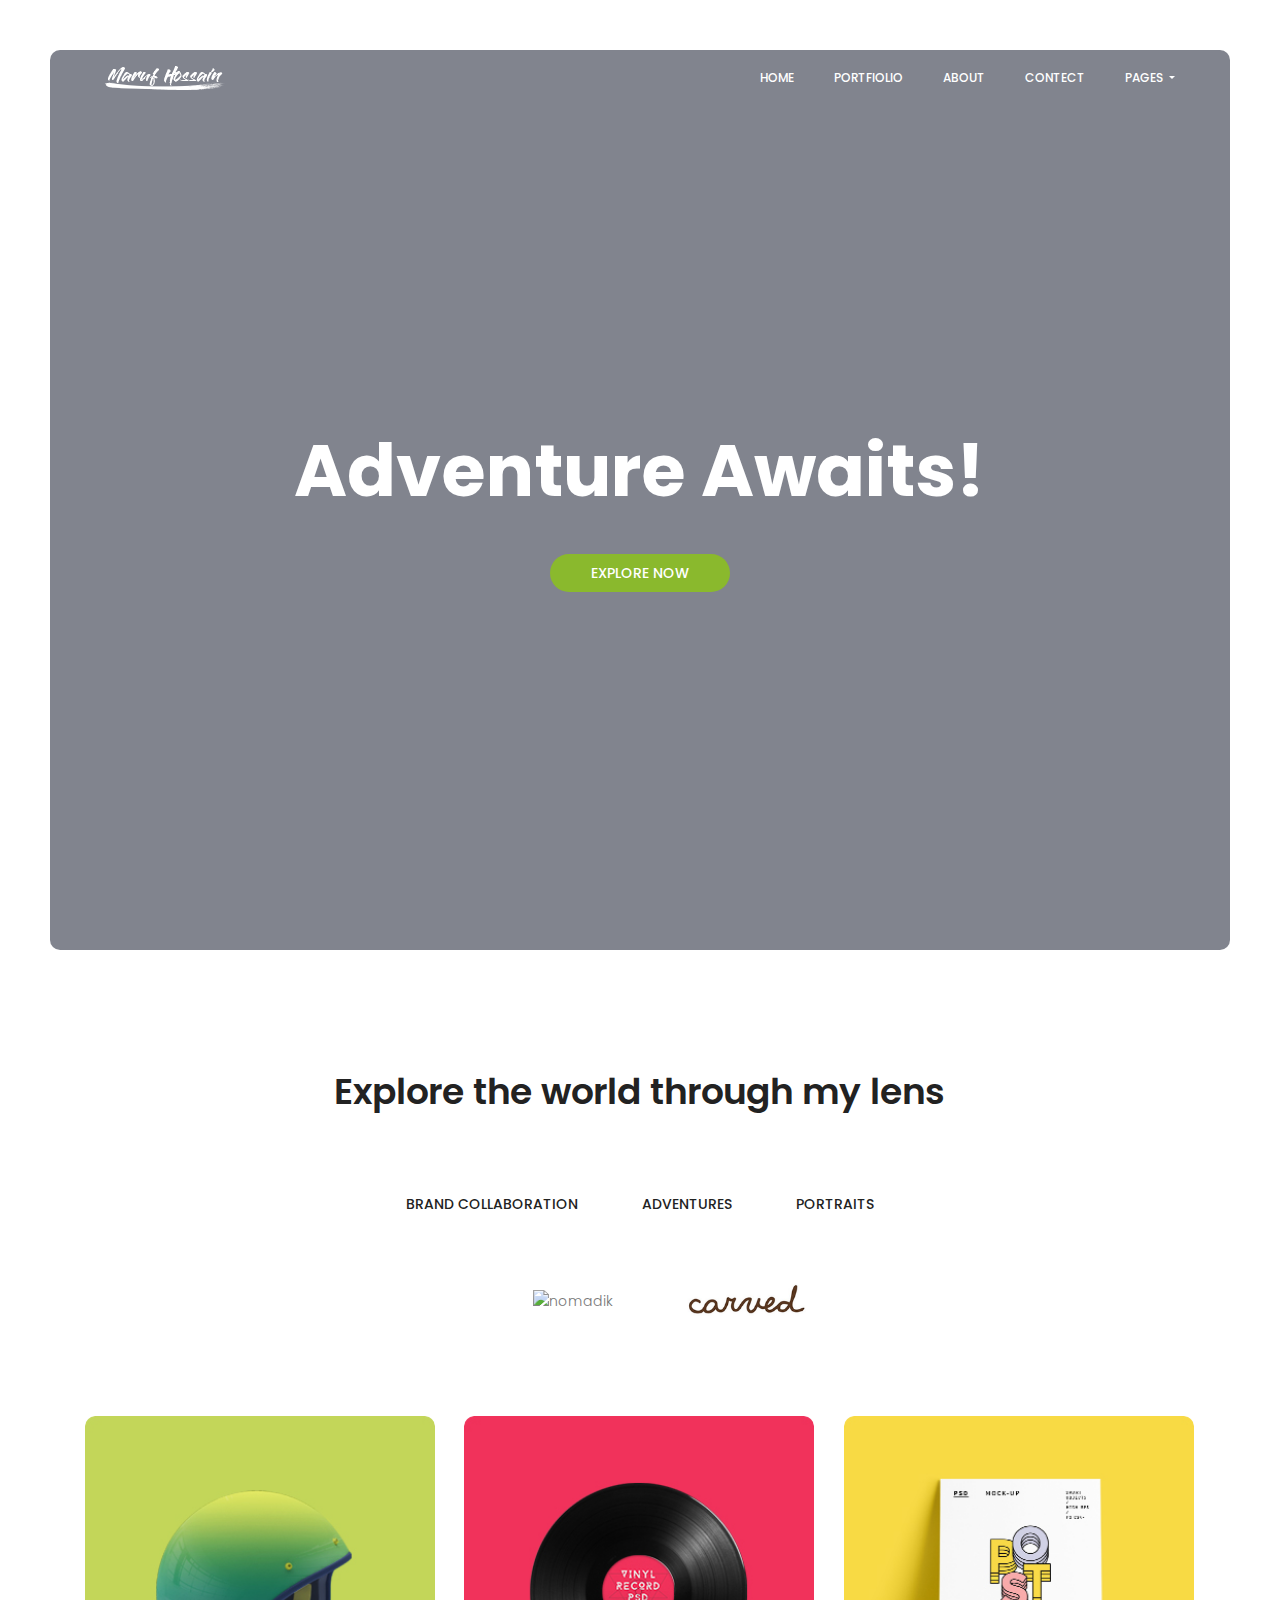
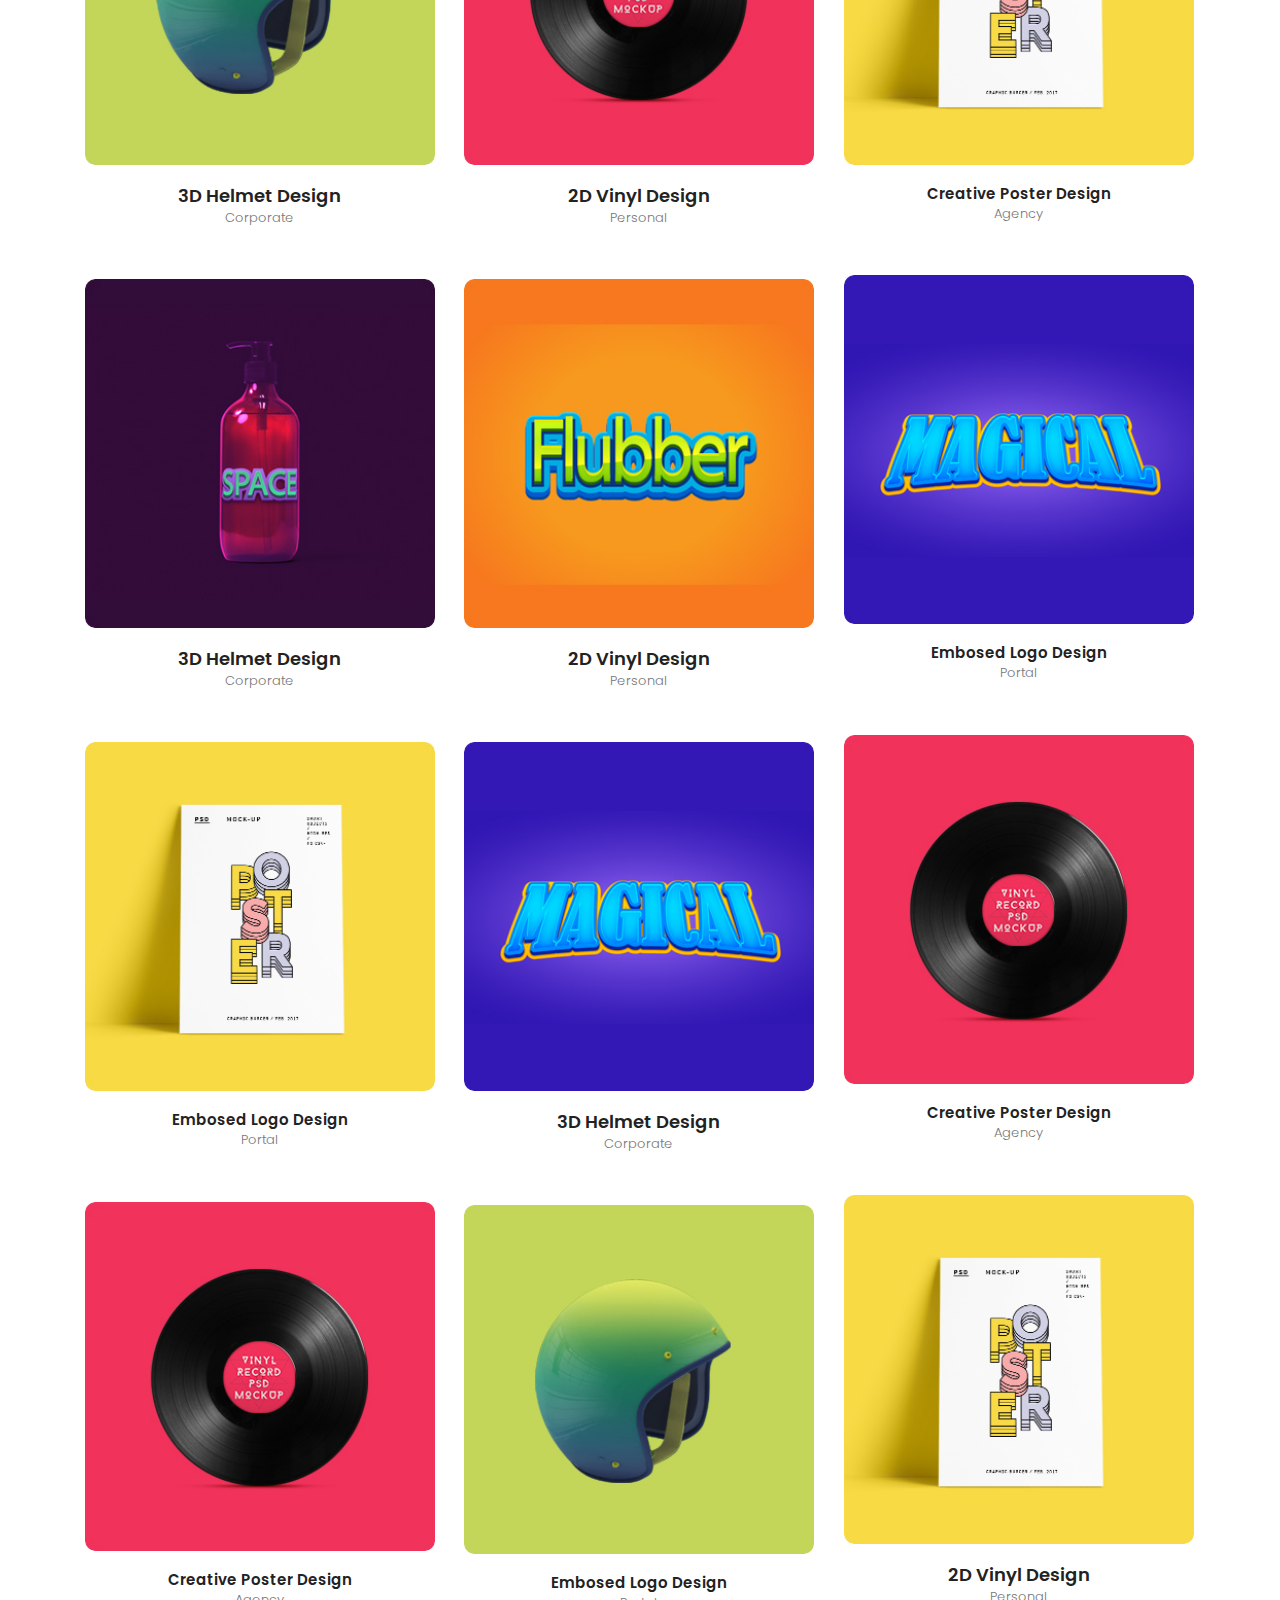
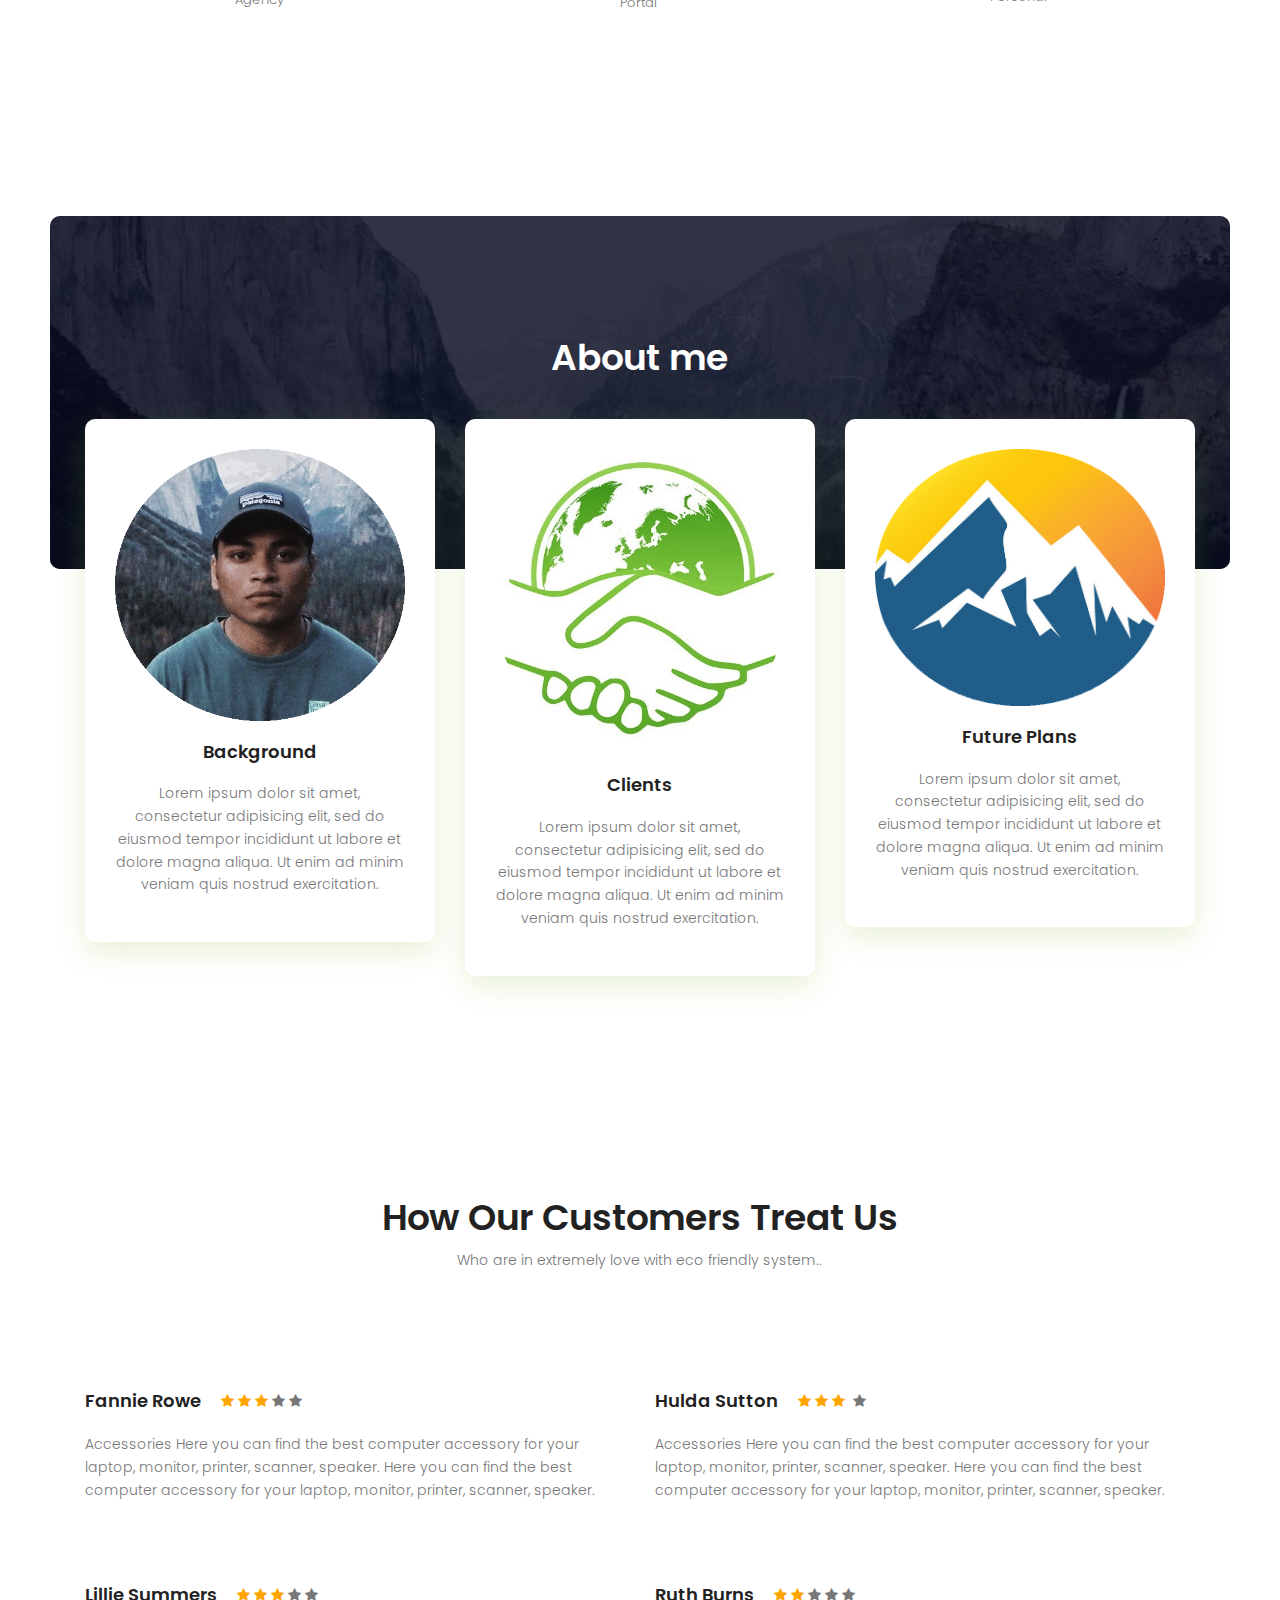
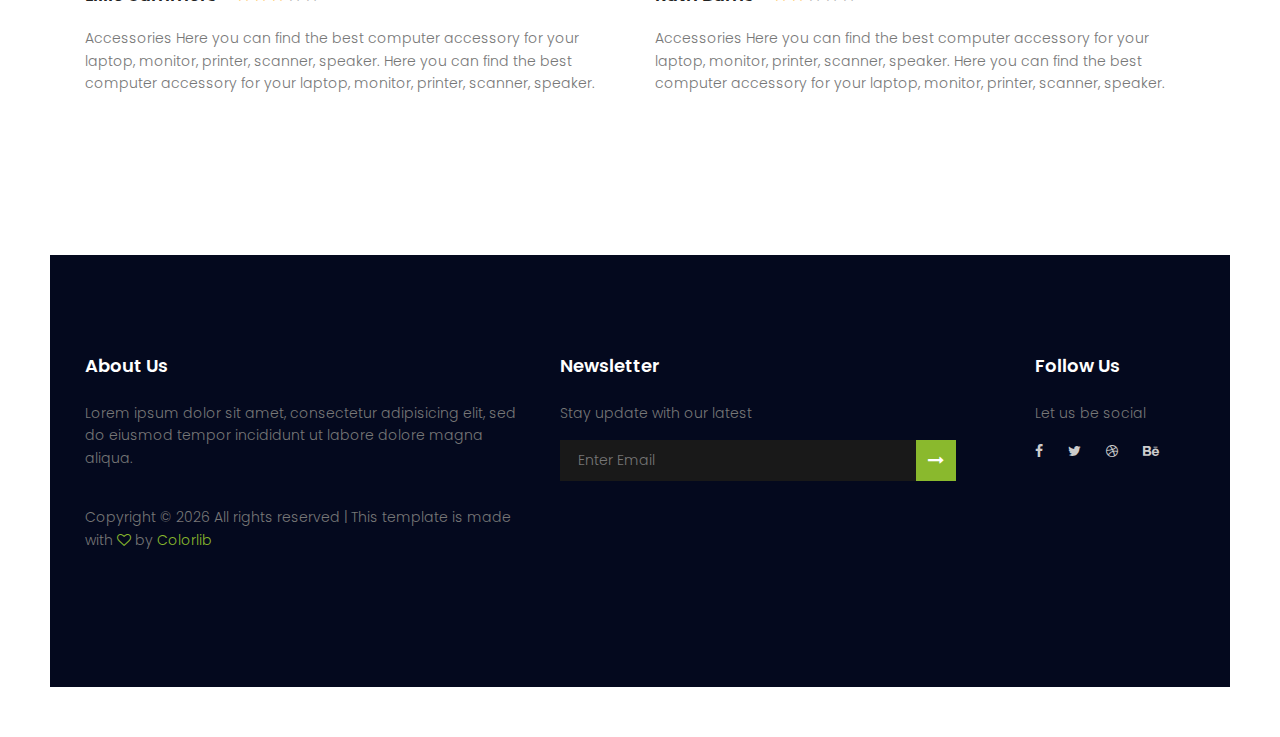
==== index.html @ b686d15f "adding all the files" ====
<!DOCTYPE html>
<html lang="zxx" class="no-js">

<head>
  <!-- Mobile Specific Meta -->
  <meta name="viewport" content="width=device-width, initial-scale=1, shrink-to-fit=no">
  <!-- Favicon-->
  <link rel="shortcut icon" href="img/fav.png">
  <!-- Author Meta -->
  <meta name="author" content="Sufi Noor">
  <!-- Meta Description -->
  <meta name="description" content="">
  <!-- Meta Keyword -->
  <meta name="keywords" content="">
  <!-- meta character set -->
  <meta charset="UTF-8 ">
  <!-- Site Title -->
  <title>Portfolio</title>

  <link rel="stylesheet" href="https://use.fontawesome.com/releases/v5.0.13/css/all.css" integrity="sha384-DNOHZ68U8hZfKXOrtjWvjxusGo9WQnrNx2sqG0tfsghAvtVlRW3tvkXWZh58N9jp" crossorigin="anonymous">

  <link href="https://fonts.googleapis.com/css?family=Poppins:100,200,400,300,500,600,700" rel="stylesheet">
  <!--
			CSS
			============================================= -->
  <link rel="stylesheet" href="css/linearicons.css">
  <link rel="stylesheet" href="css/font-awesome.min.css">
  <link rel="stylesheet" href="css/bootstrap.css">
  <link rel="stylesheet" href="css/magnific-popup.css">
  <link rel="stylesheet" href="css/nice-select.css">
  <link rel="stylesheet" href="css/animate.min.css">
  <link rel="stylesheet" href="css/owl.carousel.css">
  <link rel="stylesheet" href="css/main.css">
</head>

<body>
  <div class="protfolio-wrap">

    <!-- Start Header Area -->
    <header class="default-header">
      <nav class="navbar navbar-expand-lg  navbar-light">
        <div class="container">
          <a class="navbar-brand" href="index.html">
						  	<img src="img/logo.png" alt="">
						  </a>
          <button class="navbar-toggler" type="button" data-toggle="collapse" data-target="#navbarSupportedContent" aria-controls="navbarSupportedContent" aria-expanded="false" aria-label="Toggle navigation">
						    <span class="text-white lnr lnr-menu"></span>
						  </button>

          <div class="collapse navbar-collapse justify-content-end align-items-center" id="navbarSupportedContent">
            <ul class="navbar-nav">
              <li><a href="#home">Home</a></li>
              <li><a href="#portfolio">Portfiolio</a></li>
              <li><a href="#service">About</a></li>
              <li><a href="#testimonial">Contect</a></li>
              <!-- Dropdown -->
              <li class="dropdown">
                <a class="dropdown-toggle" href="#" id="navbardrop" data-toggle="dropdown">
							        Pages
							      </a>
                <div class="dropdown-menu">
                  <a class="dropdown-item" href="generic.html">Generic</a>
                  <a class="dropdown-item" href="elements.html">Elements</a>
                </div>
              </li>
            </ul>
          </div>
        </div>
      </nav>
    </header>
    <!-- End Header Area -->
    <!-- start banner Area -->
    <section class="banner-area relative" id="home">

      <div class="overlay overlay-bg"></div>
      <div class="container">
        <div class="row fullscreen d-flex align-items-center justify-content-center">
          <div class="banner-content col-lg-10">
            <h1>Adventure Awaits!</h1>
            <a href="#portfolio" class="primary-btn text-uppercase">Explore Now</a>
          </div>
        </div>
      </div>
    </section>
    <!-- End banner Area -->

    <!-- Start portfolio-area Area -->
    <section class="portfolio-area section-gap" id="portfolio">
      <div class="container">
        <div class="row d-flex justify-content-center">
          <div class="menu-content col-lg-10">
            <div class="title text-center">
              <h1 class="mb-10">Explore the world through my lens</h1>
            </div>
          </div>
        </div>

        <div class="filters">
          <ul>
            <li data-filter=".corporate">Brand Collaboration</li>
            <li data-filter=".personal">Adventures</li>
            <li data-filter=".agency">Portraits</li>

          </ul>
          <ul>
            <li data-filter=".corporate"></li>
            <img data-filter=".corporate" src="img/nomadik.png" width="80" height="80" alt="nomadik">
            <li data-filter=".personal"></li>
            <img data-filter=: ".personal" src="img/CarvedLogo.png" alt="curvedLogo" width="130" height="130">
            <!-- <li data-filter=".agency">Keyway Designs</li> -->
          </ul>
        </div>

        <div class="filters-content">
          <div class="row grid">
            <div class="single-portfolio col-sm-4 all corporate">
              <div class="item">
                <img src="img/p1.jpg" alt="Work 1">
                <div class="p-inner">
                  <h4>3D Helmet Design</h4>
                  <div class="cat">Corporate</div>
                </div>
              </div>
            </div>
            <div class="single-portfolio col-sm-4 all personal">
              <div class="item">
                <img src="img/p2.jpg" alt="Work 1">
                <div class="p-inner">
                  <h4>2D Vinyl Design</h4>
                  <div class="cat">Personal</div>
                </div>
              </div>
            </div>
            <div class="single-portfolio col-sm-4 all agency">
              <div class="item">
                <img src="img/p3.jpg" alt="Work 1">
                <div class="p-inner">
                  <h5>Creative Poster Design</h5>
                  <div class="cat">Agency</div>
                </div>
              </div>
            </div>
            <div class="single-portfolio col-sm-4 all portal">
              <div class="item">
                <img src="img/p4.jpg" alt="Work 1">
                <div class="p-inner">
                  <h5>Embosed Logo Design</h5>
                  <div class="cat">Portal</div>
                </div>
              </div>
            </div>

            <div class="single-portfolio col-sm-4 all corporate">
              <div class="item">
                <img src="img/p5.jpg" alt="Work 1">
                <div class="p-inner">
                  <h4>3D Helmet Design</h4>
                  <div class="cat">Corporate</div>
                </div>
              </div>
            </div>
            <div class="single-portfolio col-sm-4 all personal">
              <div class="item">
                <img src="img/p6.jpg" alt="Work 1">
                <div class="p-inner">
                  <h4>2D Vinyl Design</h4>
                  <div class="cat">Personal</div>
                </div>
              </div>
            </div>
            <div class="single-portfolio col-sm-4 all agency">
              <div class="item">
                <img src="img/p2.jpg" alt="Work 1">
                <div class="p-inner">
                  <h5>Creative Poster Design</h5>
                  <div class="cat">Agency</div>
                </div>
              </div>
            </div>
            <div class="single-portfolio col-sm-4 all portal">
              <div class="item">
                <img src="img/p3.jpg" alt="Work 1">
                <div class="p-inner">
                  <h5>Embosed Logo Design</h5>
                  <div class="cat">Portal</div>
                </div>
              </div>
            </div>
            <div class="single-portfolio col-sm-4 all corporate">
              <div class="item">
                <img src="img/p4.jpg" alt="Work 1">
                <div class="p-inner">
                  <h4>3D Helmet Design</h4>
                  <div class="cat">Corporate</div>
                </div>
              </div>
            </div>
            <div class="single-portfolio col-sm-4 all personal">
              <div class="item">
                <img src="img/p3.jpg" alt="Work 1">
                <div class="p-inner">
                  <h4>2D Vinyl Design</h4>
                  <div class="cat">Personal</div>
                </div>
              </div>
            </div>
            <div class="single-portfolio col-sm-4 all agency">
              <div class="item">
                <img src="img/p2.jpg" alt="Work 1">
                <div class="p-inner">
                  <h5>Creative Poster Design</h5>
                  <div class="cat">Agency</div>
                </div>
              </div>
            </div>
            <div class="single-portfolio col-sm-4 all portal">
              <div class="item">
                <img src="img/p1.jpg" alt="Work 1">
                <div class="p-inner">
                  <h5>Embosed Logo Design</h5>
                  <div class="cat">Portal</div>
                </div>
              </div>
            </div>

          </div>
        </div>

      </div>
    </section>
    <!-- End portfolio-area Area -->


    <!-- Start service Area -->
    <section class="service-area section-gap relative" id="service">
      <div class="overlay overlay-bg"></div>
      <div class="container">
        <div class="row d-flex justify-content-center">
          <div class="menu-content pb-60 col-lg-10">
            <div class="title text-center">
              <h1 class="mb-10 text-white">About me</h1>
            </div>
          </div>
        </div>
      </div>
    </section>
    <!-- End service Area -->

    <!-- Start services Area -->
    <section class="services-area pb-100">
      <div class="container">
        <div class="row">
          <div class="col-lg-4">
            <div class="single-service">
              <img class="img-fluid" src="img/s1.png" alt="">
              <h4>Background</h4>
              <p>
                Lorem ipsum dolor sit amet, consectetur adipisicing elit, sed do eiusmod tempor incididunt ut labore et dolore magna aliqua. Ut enim ad minim veniam quis nostrud exercitation.
              </p>
            </div>
          </div>
          <div class="col-lg-4">
            <div class="single-service">
              <img class="img-fluid" src="img/s2.png" alt="">
              <h4>Clients</h4>
              <p>
                Lorem ipsum dolor sit amet, consectetur adipisicing elit, sed do eiusmod tempor incididunt ut labore et dolore magna aliqua. Ut enim ad minim veniam quis nostrud exercitation.
              </p>
            </div>
          </div>
          <div class="col-lg-4">
            <div class="single-service">
              <img class="img-fluid" src="img/s3.png" alt="">
              <h4>Future Plans</h4>
              <p>
                Lorem ipsum dolor sit amet, consectetur adipisicing elit, sed do eiusmod tempor incididunt ut labore et dolore magna aliqua. Ut enim ad minim veniam quis nostrud exercitation.
              </p>
            </div>
          </div>
        </div>
      </div>
    </section>
    <!-- End services Area -->

    <!-- Start review Area -->
    <section class="review-area section-gap" id="testimonial">
      <div class="container">
        <div class="row d-flex justify-content-center">
          <div class="menu-content pb-60 col-lg-10">
            <div class="title text-center">
              <h1 class="mb-10">How Our Customers Treat Us</h1>
              <p>Who are in extremely love with eco friendly system..</p>
            </div>
          </div>
        </div>
        <div class="row">
          <div class="col-lg-6">
            <div class="single-review">
              <img src="img/c1.png" alt="">
              <div class="title d-flex flex-row">
                <a href="#"><h4>Fannie Rowe</h4></a>
                <div class="star">
                  <span class="fa fa-star checked"></span>
                  <span class="fa fa-star checked"></span>
                  <span class="fa fa-star checked"></span>
                  <span class="fa fa-star"></span>
                  <span class="fa fa-star"></span>
                </div>
              </div>
              <p>
                Accessories Here you can find the best computer accessory for your laptop, monitor, printer, scanner, speaker. Here you can find the best computer accessory for your laptop, monitor, printer, scanner, speaker.
              </p>
            </div>
            <div class="single-review">
              <img src="img/c3.png" alt="">
              <div class="title d-flex flex-row">
                <a href="#"><h4>Lillie Summers</h4></a>
                <div class="star">
                  <span class="fa fa-star checked"></span>
                  <span class="fa fa-star checked"></span>
                  <span class="fa fa-star checked"></span>
                  <span class="fa fa-star"></span>
                  <span class="fa fa-star"></span>
                </div>
              </div>
              <p>
                Accessories Here you can find the best computer accessory for your laptop, monitor, printer, scanner, speaker. Here you can find the best computer accessory for your laptop, monitor, printer, scanner, speaker.
              </p>
            </div>
          </div>
          <div class="col-lg-6">
            <div class="single-review">
              <img src="img/c2.png" alt="">
              <div class="title d-flex flex-row">
                <a href="#"><h4>Hulda Sutton</h4></a>
                <div class="star">
                  <span class="fa fa-star checked"></span>
                  <span class="fa fa-star checked"></span>
                  <span class="fa fa-star checked"></span>
                  <span class="fa fa-starchecked"></span>
                  <span class="fa fa-star"></span>
                </div>
              </div>
              <p>
                Accessories Here you can find the best computer accessory for your laptop, monitor, printer, scanner, speaker. Here you can find the best computer accessory for your laptop, monitor, printer, scanner, speaker.
              </p>
            </div>
            <div class="single-review">
              <img src="img/c4.png" alt="">
              <div class="title d-flex flex-row">
                <a href="#"><h4>Ruth Burns</h4></a>
                <div class="star">
                  <span class="fa fa-star checked"></span>
                  <span class="fa fa-star checked"></span>
                  <span class="fa fa-star"></span>
                  <span class="fa fa-star"></span>
                  <span class="fa fa-star"></span>
                </div>
              </div>
              <p>
                Accessories Here you can find the best computer accessory for your laptop, monitor, printer, scanner, speaker. Here you can find the best computer accessory for your laptop, monitor, printer, scanner, speaker.
              </p>
            </div>
          </div>
        </div>
    </section>
    <!-- End review Area -->


    <!-- start footer Area -->
    <footer class="footer-area section-gap">
      <div class="container">
        <div class="row">
          <div class="col-lg-5 col-md-6 col-sm-6">
            <div class="single-footer-widget">
              <h6>About Us</h6>
              <p>
                Lorem ipsum dolor sit amet, consectetur adipisicing elit, sed do eiusmod tempor incididunt ut labore dolore magna aliqua.
              </p>
              <p class="footer-text">
                <!-- Link back to Colorlib can't be removed. Template is licensed under CC BY 3.0. -->
                Copyright &copy;
                <script>
                  document.write(new Date().getFullYear());
                </script> All rights reserved | This template is made with <i class="fa fa-heart-o" aria-hidden="true"></i> by <a href="https://colorlib.com" target="_blank">Colorlib</a>
                <!-- Link back to Colorlib can't be removed. Template is licensed under CC BY 3.0. -->
              </p>
            </div>
          </div>
          <div class="col-lg-5  col-md-6 col-sm-6">
            <div class="single-footer-widget">
              <h6>Newsletter</h6>
              <p>Stay update with our latest</p>
              <div class="" id="mc_embed_signup">
                <form target="_blank" novalidate="true" action="https://spondonit.us12.list-manage.com/subscribe/post?u=1462626880ade1ac87bd9c93a&amp;id=92a4423d01" method="get" class="form-inline">
                  <input class="form-control" name="EMAIL" placeholder="Enter Email" onfocus="this.placeholder = ''" onblur="this.placeholder = 'Enter Email '" required="" type="email">
                  <button class="click-btn btn btn-default"><i class="fa fa-long-arrow-right" aria-hidden="true"></i></button>
                  <div style="position: absolute; left: -5000px;">
                    <input name="b_36c4fd991d266f23781ded980_aefe40901a" tabindex="-1" value="" type="text">
                  </div>

                  <div class="info"></div>
                </form>
              </div>
            </div>
          </div>
          <div class="col-lg-2 col-md-6 col-sm-6 social-widget">
            <div class="single-footer-widget">
              <h6>Follow Us</h6>
              <p>Let us be social</p>
              <div class="footer-social d-flex align-items-center">
                <a href="#"><i class="fa fa-facebook"></i></a>
                <a href="#"><i class="fa fa-twitter"></i></a>
                <a href="#"><i class="fa fa-dribbble"></i></a>
                <a href="#"><i class="fa fa-behance"></i></a>
              </div>
            </div>
          </div>
        </div>
      </div>
    </footer>
    <!-- End footer Area -->
    </div>
    <script src="js/vendor/jquery-2.2.4.min.js"></script>
    <script src="https://cdnjs.cloudflare.com/ajax/libs/popper.js/1.12.9/umd/popper.min.js" integrity="sha384-ApNbgh9B+Y1QKtv3Rn7W3mgPxhU9K/ScQsAP7hUibX39j7fakFPskvXusvfa0b4Q" crossorigin="anonymous"></script>
    <script src="js/vendor/bootstrap.min.js"></script>
    <script src="js/easing.min.js"></script>
    <script src="js/jquery.ajaxchimp.min.js"></script>
    <script src="js/jquery.magnific-popup.min.js"></script>
    <script src="js/owl.carousel.min.js"></script>
    <script src="js/jquery.sticky.js"></script>
    <script src="js/jquery.nice-select.min.js"></script>
    <script src="js/parallax.min.js"></script>
    <script src="js/mail-script.js"></script>
    <script src="js/isotope.pkgd.min.js"></script>
    <script src="js/main.js"></script>
</body>

</html>
---- css/linearicons.css ----
@font-face {
	font-family: 'Linearicons-Free';
	src:url('../fonts/Linearicons-Free.eot?w118d');
	src:url('../fonts/Linearicons-Free.eot?#iefixw118d') format('embedded-opentype'),
		url('../fonts/Linearicons-Free.woff2?w118d') format('woff2'),
		url('../fonts/Linearicons-Free.woff?w118d') format('woff'),
		url('../fonts/Linearicons-Free.ttf?w118d') format('truetype'),
		url('../fonts/Linearicons-Free.svg?w118d#Linearicons-Free') format('svg');
	font-weight: normal;
	font-style: normal;
}

.lnr {
	font-family: 'Linearicons-Free';
	speak: none;
	font-style: normal;
	font-weight: normal;
	font-variant: normal;
	text-transform: none;
	line-height: 1;

	/* Better Font Rendering =========== */
	-webkit-font-smoothing: antialiased;
	-moz-osx-font-smoothing: grayscale;
}

.lnr-home:before {
	content: "\e800";
}
.lnr-apartment:before {
	content: "\e801";
}
.lnr-pencil:before {
	content: "\e802";
}
.lnr-magic-wand:before {
	content: "\e803";
}
.lnr-drop:before {
	content: "\e804";
}
.lnr-lighter:before {
	content: "\e805";
}
.lnr-poop:before {
	content: "\e806";
}
.lnr-sun:before {
	content: "\e807";
}
.lnr-moon:before {
	content: "\e808";
}
.lnr-cloud:before {
	content: "\e809";
}
.lnr-cloud-upload:before {
	content: "\e80a";
}
.lnr-cloud-download:before {
	content: "\e80b";
}
.lnr-cloud-sync:before {
	content: "\e80c";
}
.lnr-cloud-check:before {
	content: "\e80d";
}
.lnr-database:before {
	content: "\e80e";
}
.lnr-lock:before {
	content: "\e80f";
}
.lnr-cog:before {
	content: "\e810";
}
.lnr-trash:before {
	content: "\e811";
}
.lnr-dice:before {
	content: "\e812";
}
.lnr-heart:before {
	content: "\e813";
}
.lnr-star:before {
	content: "\e814";
}
.lnr-star-half:before {
	content: "\e815";
}
.lnr-star-empty:before {
	content: "\e816";
}
.lnr-flag:before {
	content: "\e817";
}
.lnr-envelope:before {
	content: "\e818";
}
.lnr-paperclip:before {
	content: "\e819";
}
.lnr-inbox:before {
	content: "\e81a";
}
.lnr-eye:before {
	content: "\e81b";
}
.lnr-printer:before {
	content: "\e81c";
}
.lnr-file-empty:before {
	content: "\e81d";
}
.lnr-file-add:before {
	content: "\e81e";
}
.lnr-enter:before {
	content: "\e81f";
}
.lnr-exit:before {
	content: "\e820";
}
.lnr-graduation-hat:before {
	content: "\e821";
}
.lnr-license:before {
	content: "\e822";
}
.lnr-music-note:before {
	content: "\e823";
}
.lnr-film-play:before {
	content: "\e824";
}
.lnr-camera-video:before {
	content: "\e825";
}
.lnr-camera:before {
	content: "\e826";
}
.lnr-picture:before {
	content: "\e827";
}
.lnr-book:before {
	content: "\e828";
}
.lnr-bookmark:before {
	content: "\e829";
}
.lnr-user:before {
	content: "\e82a";
}
.lnr-users:before {
	content: "\e82b";
}
.lnr-shirt:before {
	content: "\e82c";
}
.lnr-store:before {
	content: "\e82d";
}
.lnr-cart:before {
	content: "\e82e";
}
.lnr-tag:before {
	content: "\e82f";
}
.lnr-phone-handset:before {
	content: "\e830";
}
.lnr-phone:before {
	content: "\e831";
}
.lnr-pushpin:before {
	content: "\e832";
}
.lnr-map-marker:before {
	content: "\e833";
}
.lnr-map:before {
	content: "\e834";
}
.lnr-location:before {
	content: "\e835";
}
.lnr-calendar-full:before {
	content: "\e836";
}
.lnr-keyboard:before {
	content: "\e837";
}
.lnr-spell-check:before {
	content: "\e838";
}
.lnr-screen:before {
	content: "\e839";
}
.lnr-smartphone:before {
	content: "\e83a";
}
.lnr-tablet:before {
	content: "\e83b";
}
.lnr-laptop:before {
	content: "\e83c";
}
.lnr-laptop-phone:before {
	content: "\e83d";
}
.lnr-power-switch:before {
	content: "\e83e";
}
.lnr-bubble:before {
	content: "\e83f";
}
.lnr-heart-pulse:before {
	content: "\e840";
}
.lnr-construction:before {
	content: "\e841";
}
.lnr-pie-chart:before {
	content: "\e842";
}
.lnr-chart-bars:before {
	content: "\e843";
}
.lnr-gift:before {
	content: "\e844";
}
.lnr-diamond:before {
	content: "\e845";
}
.lnr-linearicons:before {
	content: "\e846";
}
.lnr-dinner:before {
	content: "\e847";
}
.lnr-coffee-cup:before {
	content: "\e848";
}
.lnr-leaf:before {
	content: "\e849";
}
.lnr-paw:before {
	content: "\e84a";
}
.lnr-rocket:before {
	content: "\e84b";
}
.lnr-briefcase:before {
	content: "\e84c";
}
.lnr-bus:before {
	content: "\e84d";
}
.lnr-car:before {
	content: "\e84e";
}
.lnr-train:before {
	content: "\e84f";
}
.lnr-bicycle:before {
	content: "\e850";
}
.lnr-wheelchair:before {
	content: "\e851";
}
.lnr-select:before {
	content: "\e852";
}
.lnr-earth:before {
	content: "\e853";
}
.lnr-smile:before {
	content: "\e854";
}
.lnr-sad:before {
	content: "\e855";
}
.lnr-neutral:before {
	content: "\e856";
}
.lnr-mustache:before {
	content: "\e857";
}
.lnr-alarm:before {
	content: "\e858";
}
.lnr-bullhorn:before {
	content: "\e859";
}
.lnr-volume-high:before {
	content: "\e85a";
}
.lnr-volume-medium:before {
	content: "\e85b";
}
.lnr-volume-low:before {
	content: "\e85c";
}
.lnr-volume:before {
	content: "\e85d";
}
.lnr-mic:before {
	content: "\e85e";
}
.lnr-hourglass:before {
	content: "\e85f";
}
.lnr-undo:before {
	content: "\e860";
}
.lnr-redo:before {
	content: "\e861";
}
.lnr-sync:before {
	content: "\e862";
}
.lnr-history:before {
	content: "\e863";
}
.lnr-clock:before {
	content: "\e864";
}
.lnr-download:before {
	content: "\e865";
}
.lnr-upload:before {
	content: "\e866";
}
.lnr-enter-down:before {
	content: "\e867";
}
.lnr-exit-up:before {
	content: "\e868";
}
.lnr-bug:before {
	content: "\e869";
}
.lnr-code:before {
	content: "\e86a";
}
.lnr-link:before {
	content: "\e86b";
}
.lnr-unlink:before {
	content: "\e86c";
}
.lnr-thumbs-up:before {
	content: "\e86d";
}
.lnr-thumbs-down:before {
	content: "\e86e";
}
.lnr-magnifier:before {
	content: "\e86f";
}
.lnr-cross:before {
	content: "\e870";
}
.lnr-menu:before {
	content: "\e871";
}
.lnr-list:before {
	content: "\e872";
}
.lnr-chevron-up:before {
	content: "\e873";
}
.lnr-chevron-down:before {
	content: "\e874";
}
.lnr-chevron-left:before {
	content: "\e875";
}
.lnr-chevron-right:before {
	content: "\e876";
}
.lnr-arrow-up:before {
	content: "\e877";
}
.lnr-arrow-down:before {
	content: "\e878";
}
.lnr-arrow-left:before {
	content: "\e879";
}
.lnr-arrow-right:before {
	content: "\e87a";
}
.lnr-move:before {
	content: "\e87b";
}
.lnr-warning:before {
	content: "\e87c";
}
.lnr-question-circle:before {
	content: "\e87d";
}
.lnr-menu-circle:before {
	content: "\e87e";
}
.lnr-checkmark-circle:before {
	content: "\e87f";
}
.lnr-cross-circle:before {
	content: "\e880";
}
.lnr-plus-circle:before {
	content: "\e881";
}
.lnr-circle-minus:before {
	content: "\e882";
}
.lnr-arrow-up-circle:before {
	content: "\e883";
}
.lnr-arrow-down-circle:before {
	content: "\e884";
}
.lnr-arrow-left-circle:before {
	content: "\e885";
}
.lnr-arrow-right-circle:before {
	content: "\e886";
}
.lnr-chevron-up-circle:before {
	content: "\e887";
}
.lnr-chevron-down-circle:before {
	content: "\e888";
}
.lnr-chevron-left-circle:before {
	content: "\e889";
}
.lnr-chevron-right-circle:before {
	content: "\e88a";
}
.lnr-crop:before {
	content: "\e88b";
}
.lnr-frame-expand:before {
	content: "\e88c";
}
.lnr-frame-contract:before {
	content: "\e88d";
}
.lnr-layers:before {
	content: "\e88e";
}
.lnr-funnel:before {
	content: "\e88f";
}
.lnr-text-format:before {
	content: "\e890";
}
.lnr-text-format-remove:before {
	content: "\e891";
}
.lnr-text-size:before {
	content: "\e892";
}
.lnr-bold:before {
	content: "\e893";
}
.lnr-italic:before {
	content: "\e894";
}
.lnr-underline:before {
	content: "\e895";
}
.lnr-strikethrough:before {
	content: "\e896";
}
.lnr-highlight:before {
	content: "\e897";
}
.lnr-text-align-left:before {
	content: "\e898";
}
.lnr-text-align-center:before {
	content: "\e899";
}
.lnr-text-align-right:before {
	content: "\e89a";
}
.lnr-text-align-justify:before {
	content: "\e89b";
}
.lnr-line-spacing:before {
	content: "\e89c";
}
.lnr-indent-increase:before {
	content: "\e89d";
}
.lnr-indent-decrease:before {
	content: "\e89e";
}
.lnr-pilcrow:before {
	content: "\e89f";
}
.lnr-direction-ltr:before {
	content: "\e8a0";
}
.lnr-direction-rtl:before {
	content: "\e8a1";
}
.lnr-page-break:before {
	content: "\e8a2";
}
.lnr-sort-alpha-asc:before {
	content: "\e8a3";
}
.lnr-sort-amount-asc:before {
	content: "\e8a4";
}
.lnr-hand:before {
	content: "\e8a5";
}
.lnr-pointer-up:before {
	content: "\e8a6";
}
.lnr-pointer-right:before {
	content: "\e8a7";
}
.lnr-pointer-down:before {
	content: "\e8a8";
}
.lnr-pointer-left:before {
	content: "\e8a9";
}
---- css/nice-select.css ----
.nice-select {
  -webkit-tap-highlight-color: transparent;
  background-color: #fff;
  border-radius: 5px;
  border: solid 1px #e8e8e8;
  box-sizing: border-box;
  clear: both;
  cursor: pointer;
  display: block;
  float: left;
  font-family: inherit;
  font-size: 14px;
  font-weight: normal;
  height: 42px;
  line-height: 40px;
  outline: none;
  padding-left: 18px;
  padding-right: 30px;
  position: relative;
  text-align: left !important;
  -webkit-transition: all 0.2s ease-in-out;
  transition: all 0.2s ease-in-out;
  -webkit-user-select: none;
     -moz-user-select: none;
      -ms-user-select: none;
          user-select: none;
  white-space: nowrap;
  width: auto; }
  .nice-select:hover {
    border-color: #dbdbdb; }
  .nice-select:active, .nice-select.open, .nice-select:focus {
    border-color: #999; }
  .nice-select:after {
    border-bottom: 2px solid #999;
    border-right: 2px solid #999;
    content: '';
    display: block;
    height: 5px;
    margin-top: -4px;
    pointer-events: none;
    position: absolute;
    right: 12px;
    top: 50%;
    -webkit-transform-origin: 66% 66%;
        -ms-transform-origin: 66% 66%;
            transform-origin: 66% 66%;
    -webkit-transform: rotate(45deg);
        -ms-transform: rotate(45deg);
            transform: rotate(45deg);
    -webkit-transition: all 0.15s ease-in-out;
    transition: all 0.15s ease-in-out;
    width: 5px; }
  .nice-select.open:after {
    -webkit-transform: rotate(-135deg);
        -ms-transform: rotate(-135deg);
            transform: rotate(-135deg); }
  .nice-select.open .list {
    opacity: 1;
    pointer-events: auto;
    -webkit-transform: scale(1) translateY(0);
        -ms-transform: scale(1) translateY(0);
            transform: scale(1) translateY(0); }
  .nice-select.disabled {
    border-color: #ededed;
    color: #999;
    pointer-events: none; }
    .nice-select.disabled:after {
      border-color: #cccccc; }
  .nice-select.wide {
    width: 100%; }
    .nice-select.wide .list {
      left: 0 !important;
      right: 0 !important; }
  .nice-select.right {
    float: right; }
    .nice-select.right .list {
      left: auto;
      right: 0; }
  .nice-select.small {
    font-size: 12px;
    height: 36px;
    line-height: 34px; }
    .nice-select.small:after {
      height: 4px;
      width: 4px; }
    .nice-select.small .option {
      line-height: 34px;
      min-height: 34px; }
  .nice-select .list {
    background-color: #fff;
    border-radius: 5px;
    box-shadow: 0 0 0 1px rgba(68, 68, 68, 0.11);
    box-sizing: border-box;
    margin-top: 4px;
    opacity: 0;
    overflow: hidden;
    padding: 0;
    pointer-events: none;
    position: absolute;
    top: 100%;
    left: 0;
    -webkit-transform-origin: 50% 0;
        -ms-transform-origin: 50% 0;
            transform-origin: 50% 0;
    -webkit-transform: scale(0.75) translateY(-21px);
        -ms-transform: scale(0.75) translateY(-21px);
            transform: scale(0.75) translateY(-21px);
    -webkit-transition: all 0.2s cubic-bezier(0.5, 0, 0, 1.25), opacity 0.15s ease-out;
    transition: all 0.2s cubic-bezier(0.5, 0, 0, 1.25), opacity 0.15s ease-out;
    z-index: 9; }
    .nice-select .list:hover .option:not(:hover) {
      background-color: transparent !important; }
  .nice-select .option {
    cursor: pointer;
    font-weight: 400;
    line-height: 40px;
    list-style: none;
    min-height: 40px;
    outline: none;
    padding-left: 18px;
    padding-right: 29px;
    text-align: left;
    -webkit-transition: all 0.2s;
    transition: all 0.2s; }
    .nice-select .option:hover, .nice-select .option.focus, .nice-select .option.selected.focus {
      background-color: #f6f6f6; }
    .nice-select .option.selected {
      font-weight: bold; }
    .nice-select .option.disabled {
      background-color: transparent;
      color: #999;
      cursor: default; }

.no-csspointerevents .nice-select .list {
  display: none; }

.no-csspointerevents .nice-select.open .list {
  display: block; }
---- css/main.css ----
/*--------------------------- Color variations ----------------------*/
/* Medium Layout: 1280px */
/* Tablet Layout: 768px */
/* Mobile Layout: 320px */
/* Wide Mobile Layout: 480px */
/* =================================== */
/*  Basic Style
/* =================================== */
::-moz-selection {
  /* Code for Firefox */
  background-color: #8ab92d;
  color: #fff;
}

::selection {
  background-color: #8ab92d;
  color: #fff;
}

::-webkit-input-placeholder {
  /* WebKit, Blink, Edge */
  color: #777777;
  font-weight: 300;
}

:-moz-placeholder {
  /* Mozilla Firefox 4 to 18 */
  color: #777777;
  opacity: 1;
  font-weight: 300;
}

::-moz-placeholder {
  /* Mozilla Firefox 19+ */
  color: #777777;
  opacity: 1;
  font-weight: 300;
}

:-ms-input-placeholder {
  /* Internet Explorer 10-11 */
  color: #777777;
  font-weight: 300;
}

::-ms-input-placeholder {
  /* Microsoft Edge */
  color: #777777;
  font-weight: 300;
}

body {
  color: #777777;
  font-family: "Poppins", sans-serif;
  font-size: 14px;
  font-weight: 300;
  line-height: 1.625em;
  position: relative;
}

ol, ul {
  margin: 0;
  padding: 0;
  list-style: none;
}

select {
  display: block;
}

figure {
  margin: 0;
}

a {
  -webkit-transition: all 0.3s ease 0s;
  -moz-transition: all 0.3s ease 0s;
  -o-transition: all 0.3s ease 0s;
  transition: all 0.3s ease 0s;
}

iframe {
  border: 0;
}

a, a:focus, a:hover {
  text-decoration: none;
  outline: 0;
}

.btn.active.focus,
.btn.active:focus,
.btn.focus,
.btn.focus:active,
.btn:active:focus,
.btn:focus {
  text-decoration: none;
  outline: 0;
}

.card-panel {
  margin: 0;
  padding: 60px;
}

/**
 *  Typography
 *
 **/
.btn i, .btn-large i, .btn-floating i, .btn-large i, .btn-flat i {
  font-size: 1em;
  line-height: inherit;
}

.gray-bg {
  background: #f9f9ff;
}

h1, h2, h3,
h4, h5, h6 {
  font-family: "Poppins", sans-serif;
  color: #222222;
  line-height: 1.2em !important;
  margin-bottom: 0;
  margin-top: 0;
  font-weight: 600;
}

.h1, .h2, .h3,
.h4, .h5, .h6 {
  margin-bottom: 0;
  margin-top: 0;
  font-family: "Poppins", sans-serif;
  font-weight: 600;
  color: #222222;
}

h1, .h1 {
  font-size: 36px;
}

h2, .h2 {
  font-size: 30px;
}

h3, .h3 {
  font-size: 24px;
}

h4, .h4 {
  font-size: 18px;
}

h5, .h5 {
  font-size: 16px;
}

h6, .h6 {
  font-size: 14px;
  color: #222222;
}

td, th {
  border-radius: 0px;
}

/**
 * For modern browsers
 * 1. The space content is one way to avoid an Opera bug when the
 *    contenteditable attribute is included anywhere else in the document.
 *    Otherwise it causes space to appear at the top and bottom of elements
 *    that are clearfixed.
 * 2. The use of `table` rather than `block` is only necessary if using
 *    `:before` to contain the top-margins of child elements.
 */
.clear::before, .clear::after {
  content: " ";
  display: table;
}

.clear::after {
  clear: both;
}

.fz-11 {
  font-size: 11px;
}

.fz-12 {
  font-size: 12px;
}

.fz-13 {
  font-size: 13px;
}

.fz-14 {
  font-size: 14px;
}

.fz-15 {
  font-size: 15px;
}

.fz-16 {
  font-size: 16px;
}

.fz-18 {
  font-size: 18px;
}

.fz-30 {
  font-size: 30px;
}

.fz-48 {
  font-size: 48px !important;
}

.fw100 {
  font-weight: 100;
}

.fw300 {
  font-weight: 300;
}

.fw400 {
  font-weight: 400 !important;
}

.fw500 {
  font-weight: 500;
}

.f700 {
  font-weight: 700;
}

.fsi {
  font-style: italic;
}

.mt-10 {
  margin-top: 10px;
}

.mt-15 {
  margin-top: 15px;
}

.mt-20 {
  margin-top: 20px;
}

.mt-25 {
  margin-top: 25px;
}

.mt-30 {
  margin-top: 30px;
}

.mt-35 {
  margin-top: 35px;
}

.mt-40 {
  margin-top: 40px;
}

.mt-50 {
  margin-top: 50px;
}

.mt-60 {
  margin-top: 60px;
}

.mt-70 {
  margin-top: 70px;
}

.mt-80 {
  margin-top: 80px;
}

.mt-100 {
  margin-top: 100px;
}

.mt-120 {
  margin-top: 120px;
}

.mt-150 {
  margin-top: 150px;
}

.ml-0 {
  margin-left: 0 !important;
}

.ml-5 {
  margin-left: 5px !important;
}

.ml-10 {
  margin-left: 10px;
}

.ml-15 {
  margin-left: 15px;
}

.ml-20 {
  margin-left: 20px;
}

.ml-30 {
  margin-left: 30px;
}

.ml-50 {
  margin-left: 50px;
}

.mr-0 {
  margin-right: 0 !important;
}

.mr-5 {
  margin-right: 5px !important;
}

.mr-15 {
  margin-right: 15px;
}

.mr-10 {
  margin-right: 10px;
}

.mr-20 {
  margin-right: 20px;
}

.mr-30 {
  margin-right: 30px;
}

.mr-50 {
  margin-right: 50px;
}

.mb-0 {
  margin-bottom: 0px;
}

.mb-0-i {
  margin-bottom: 0px !important;
}

.mb-5 {
  margin-bottom: 5px;
}

.mb-10 {
  margin-bottom: 10px;
}

.mb-15 {
  margin-bottom: 15px;
}

.mb-20 {
  margin-bottom: 20px;
}

.mb-25 {
  margin-bottom: 25px;
}

.mb-30 {
  margin-bottom: 30px;
}

.mb-40 {
  margin-bottom: 40px;
}

.mb-50 {
  margin-bottom: 50px;
}

.mb-60 {
  margin-bottom: 60px;
}

.mb-70 {
  margin-bottom: 70px;
}

.mb-80 {
  margin-bottom: 80px;
}

.mb-90 {
  margin-bottom: 90px;
}

.mb-100 {
  margin-bottom: 100px;
}

.pt-0 {
  padding-top: 0px;
}

.pt-10 {
  padding-top: 10px;
}

.pt-15 {
  padding-top: 15px;
}

.pt-20 {
  padding-top: 20px;
}

.pt-25 {
  padding-top: 25px;
}

.pt-30 {
  padding-top: 30px;
}

.pt-40 {
  padding-top: 40px;
}

.pt-50 {
  padding-top: 50px;
}

.pt-60 {
  padding-top: 60px;
}

.pt-70 {
  padding-top: 70px;
}

.pt-80 {
  padding-top: 80px;
}

.pt-90 {
  padding-top: 90px;
}

.pt-100 {
  padding-top: 100px;
}

.pt-120 {
  padding-top: 120px;
}

.pt-150 {
  padding-top: 150px;
}

.pt-170 {
  padding-top: 170px;
}

.pb-0 {
  padding-bottom: 0px;
}

.pb-10 {
  padding-bottom: 10px;
}

.pb-15 {
  padding-bottom: 15px;
}

.pb-20 {
  padding-bottom: 20px;
}

.pb-25 {
  padding-bottom: 25px;
}

.pb-30 {
  padding-bottom: 30px;
}

.pb-40 {
  padding-bottom: 40px;
}

.pb-50 {
  padding-bottom: 50px;
}

.pb-60 {
  padding-bottom: 60px;
}

.pb-70 {
  padding-bottom: 70px;
}

.pb-80 {
  padding-bottom: 80px;
}

.pb-90 {
  padding-bottom: 90px;
}

.pb-100 {
  padding-bottom: 100px;
}

.pb-120 {
  padding-bottom: 120px;
}

.pb-150 {
  padding-bottom: 150px;
}

.pr-30 {
  padding-right: 30px;
}

.pl-30 {
  padding-left: 30px;
}

.pl-90 {
  padding-left: 90px;
}

.p-40 {
  padding: 40px;
}

.float-left {
  float: left;
}

.float-right {
  float: right;
}

.text-italic {
  font-style: italic;
}

.text-white {
  color: #fff;
}

.text-black {
  color: #000;
}

.transition {
  -webkit-transition: all 0.3s ease 0s;
  -moz-transition: all 0.3s ease 0s;
  -o-transition: all 0.3s ease 0s;
  transition: all 0.3s ease 0s;
}

.section-full {
  padding: 100px 0;
}

.section-half {
  padding: 75px 0;
}

.text-center {
  text-align: center;
}

.text-left {
  text-align: left;
}

.text-rigth {
  text-align: right;
}

.flex {
  display: -webkit-box;
  display: -webkit-flex;
  display: -moz-flex;
  display: -ms-flexbox;
  display: flex;
}

.inline-flex {
  display: -webkit-inline-box;
  display: -webkit-inline-flex;
  display: -moz-inline-flex;
  display: -ms-inline-flexbox;
  display: inline-flex;
}

.flex-grow {
  -webkit-box-flex: 1;
  -webkit-flex-grow: 1;
  -moz-flex-grow: 1;
  -ms-flex-positive: 1;
  flex-grow: 1;
}

.flex-wrap {
  -webkit-flex-wrap: wrap;
  -moz-flex-wrap: wrap;
  -ms-flex-wrap: wrap;
  flex-wrap: wrap;
}

.flex-left {
  -webkit-box-pack: start;
  -ms-flex-pack: start;
  -webkit-justify-content: flex-start;
  -moz-justify-content: flex-start;
  justify-content: flex-start;
}

.flex-middle {
  -webkit-box-align: center;
  -ms-flex-align: center;
  -webkit-align-items: center;
  -moz-align-items: center;
  align-items: center;
}

.flex-right {
  -webkit-box-pack: end;
  -ms-flex-pack: end;
  -webkit-justify-content: flex-end;
  -moz-justify-content: flex-end;
  justify-content: flex-end;
}

.flex-top {
  -webkit-align-self: flex-start;
  -moz-align-self: flex-start;
  -ms-flex-item-align: start;
  align-self: flex-start;
}

.flex-center {
  -webkit-box-pack: center;
  -ms-flex-pack: center;
  -webkit-justify-content: center;
  -moz-justify-content: center;
  justify-content: center;
}

.flex-bottom {
  -webkit-align-self: flex-end;
  -moz-align-self: flex-end;
  -ms-flex-item-align: end;
  align-self: flex-end;
}

.space-between {
  -webkit-box-pack: justify;
  -ms-flex-pack: justify;
  -webkit-justify-content: space-between;
  -moz-justify-content: space-between;
  justify-content: space-between;
}

.space-around {
  -ms-flex-pack: distribute;
  -webkit-justify-content: space-around;
  -moz-justify-content: space-around;
  justify-content: space-around;
}

.flex-column {
  -webkit-box-direction: normal;
  -webkit-box-orient: vertical;
  -webkit-flex-direction: column;
  -moz-flex-direction: column;
  -ms-flex-direction: column;
  flex-direction: column;
}

.flex-cell {
  display: -webkit-box;
  display: -webkit-flex;
  display: -moz-flex;
  display: -ms-flexbox;
  display: flex;
  -webkit-box-flex: 1;
  -webkit-flex-grow: 1;
  -moz-flex-grow: 1;
  -ms-flex-positive: 1;
  flex-grow: 1;
}

.display-table {
  display: table;
}

.light {
  color: #fff;
}

.dark {
  color: #222;
}

.relative {
  position: relative;
}

.overflow-hidden {
  overflow: hidden;
}

.overlay {
  position: absolute;
  left: 0;
  right: 0;
  top: 0;
  bottom: 0;
}

.container.fullwidth {
  width: 100%;
}

.container.no-padding {
  padding-left: 0;
  padding-right: 0;
}

.no-padding {
  padding: 0;
}

.section-bg {
  background: #f9fafc;
}

@media (max-width: 767px) {
  .no-flex-xs {
    display: block !important;
  }
}

.row.no-margin {
  margin-left: 0;
  margin-right: 0;
}

.sample-text-area {
  background: #fff;
  padding: 100px 0 70px 0;
}

.text-heading {
  margin-bottom: 30px;
  font-size: 24px;
}

b, sup, sub, u, del {
  color: #8ab92d;
}

h1 {
  font-size: 36px;
}

h2 {
  font-size: 30px;
}

h3 {
  font-size: 24px;
}

h4 {
  font-size: 18px;
}

h5 {
  font-size: 16px;
}

h6 {
  font-size: 14px;
}

h1, h2, h3, h4, h5, h6 {
  line-height: 1.5em;
}

.typography h1, .typography h2, .typography h3, .typography h4, .typography h5, .typography h6 {
  color: #777777;
}

.button-area {
  background: #fff;
}

.button-area .border-top-generic {
  padding: 70px 15px;
  border-top: 1px dotted #eee;
}

.button-group-area .genric-btn {
  margin-right: 10px;
  margin-top: 10px;
}

.button-group-area .genric-btn:last-child {
  margin-right: 0;
}

.genric-btn {
  display: inline-block;
  outline: none;
  line-height: 40px;
  padding: 0 30px;
  font-size: .8em;
  text-align: center;
  text-decoration: none;
  font-weight: 500;
  cursor: pointer;
  -webkit-transition: all 0.3s ease 0s;
  -moz-transition: all 0.3s ease 0s;
  -o-transition: all 0.3s ease 0s;
  transition: all 0.3s ease 0s;
}

.genric-btn:focus {
  outline: none;
}

.genric-btn.e-large {
  padding: 0 40px;
  line-height: 50px;
}

.genric-btn.large {
  line-height: 45px;
}

.genric-btn.medium {
  line-height: 30px;
}

.genric-btn.small {
  line-height: 25px;
}

.genric-btn.radius {
  border-radius: 3px;
}

.genric-btn.circle {
  border-radius: 20px;
}

.genric-btn.arrow {
  display: -webkit-inline-box;
  display: -ms-inline-flexbox;
  display: inline-flex;
  -webkit-box-align: center;
  -ms-flex-align: center;
  align-items: center;
}

.genric-btn.arrow span {
  margin-left: 10px;
}

.genric-btn.default {
  color: #222222;
  background: #f9f9ff;
  border: 1px solid transparent;
}

.genric-btn.default:hover {
  border: 1px solid #f9f9ff;
  background: #fff;
}

.genric-btn.default-border {
  border: 1px solid #f9f9ff;
  background: #fff;
}

.genric-btn.default-border:hover {
  color: #222222;
  background: #f9f9ff;
  border: 1px solid transparent;
}

.genric-btn.primary {
  color: #fff;
  background: #8ab92d;
  border: 1px solid transparent;
}

.genric-btn.primary:hover {
  color: #8ab92d;
  border: 1px solid #8ab92d;
  background: #fff;
}

.genric-btn.primary-border {
  color: #8ab92d;
  border: 1px solid #8ab92d;
  background: #fff;
}

.genric-btn.primary-border:hover {
  color: #fff;
  background: #8ab92d;
  border: 1px solid transparent;
}

.genric-btn.success {
  color: #fff;
  background: #4cd3e3;
  border: 1px solid transparent;
}

.genric-btn.success:hover {
  color: #4cd3e3;
  border: 1px solid #4cd3e3;
  background: #fff;
}

.genric-btn.success-border {
  color: #4cd3e3;
  border: 1px solid #4cd3e3;
  background: #fff;
}

.genric-btn.success-border:hover {
  color: #fff;
  background: #4cd3e3;
  border: 1px solid transparent;
}

.genric-btn.info {
  color: #fff;
  background: #38a4ff;
  border: 1px solid transparent;
}

.genric-btn.info:hover {
  color: #38a4ff;
  border: 1px solid #38a4ff;
  background: #fff;
}

.genric-btn.info-border {
  color: #38a4ff;
  border: 1px solid #38a4ff;
  background: #fff;
}

.genric-btn.info-border:hover {
  color: #fff;
  background: #38a4ff;
  border: 1px solid transparent;
}

.genric-btn.warning {
  color: #fff;
  background: #f4e700;
  border: 1px solid transparent;
}

.genric-btn.warning:hover {
  color: #f4e700;
  border: 1px solid #f4e700;
  background: #fff;
}

.genric-btn.warning-border {
  color: #f4e700;
  border: 1px solid #f4e700;
  background: #fff;
}

.genric-btn.warning-border:hover {
  color: #fff;
  background: #f4e700;
  border: 1px solid transparent;
}

.genric-btn.danger {
  color: #fff;
  background: #f44a40;
  border: 1px solid transparent;
}

.genric-btn.danger:hover {
  color: #f44a40;
  border: 1px solid #f44a40;
  background: #fff;
}

.genric-btn.danger-border {
  color: #f44a40;
  border: 1px solid #f44a40;
  background: #fff;
}

.genric-btn.danger-border:hover {
  color: #fff;
  background: #f44a40;
  border: 1px solid transparent;
}

.genric-btn.link {
  color: #222222;
  background: #f9f9ff;
  text-decoration: underline;
  border: 1px solid transparent;
}

.genric-btn.link:hover {
  color: #222222;
  border: 1px solid #f9f9ff;
  background: #fff;
}

.genric-btn.link-border {
  color: #222222;
  border: 1px solid #f9f9ff;
  background: #fff;
  text-decoration: underline;
}

.genric-btn.link-border:hover {
  color: #222222;
  background: #f9f9ff;
  border: 1px solid transparent;
}

.genric-btn.disable {
  color: #222222, 0.3;
  background: #f9f9ff;
  border: 1px solid transparent;
  cursor: not-allowed;
}

.generic-blockquote {
  padding: 30px 50px 30px 30px;
  background: #f9f9ff;
  border-left: 2px solid #8ab92d;
}

@media (max-width: 990px) {
  .progress-table-wrap {
    overflow-x: scroll;
  }
}

.progress-table {
  background: #f9f9ff;
  padding: 15px 0px 30px 0px;
  min-width: 800px;
}

.progress-table .serial {
  width: 11.83%;
  padding-left: 30px;
}

.progress-table .country {
  width: 28.07%;
}

.progress-table .visit {
  width: 19.74%;
}

.progress-table .percentage {
  width: 40.36%;
  padding-right: 50px;
}

.progress-table .table-head {
  display: flex;
}

.progress-table .table-head .serial, .progress-table .table-head .country, .progress-table .table-head .visit, .progress-table .table-head .percentage {
  color: #222222;
  line-height: 40px;
  text-transform: uppercase;
  font-weight: 500;
}

.progress-table .table-row {
  padding: 15px 0;
  border-top: 1px solid #edf3fd;
  display: flex;
}

.progress-table .table-row .serial, .progress-table .table-row .country, .progress-table .table-row .visit, .progress-table .table-row .percentage {
  display: flex;
  align-items: center;
}

.progress-table .table-row .country img {
  margin-right: 15px;
}

.progress-table .table-row .percentage .progress {
  width: 80%;
  border-radius: 0px;
  background: transparent;
}

.progress-table .table-row .percentage .progress .progress-bar {
  height: 5px;
  line-height: 5px;
}

.progress-table .table-row .percentage .progress .progress-bar.color-1 {
  background-color: #6382e6;
}

.progress-table .table-row .percentage .progress .progress-bar.color-2 {
  background-color: #e66686;
}

.progress-table .table-row .percentage .progress .progress-bar.color-3 {
  background-color: #f09359;
}

.progress-table .table-row .percentage .progress .progress-bar.color-4 {
  background-color: #73fbaf;
}

.progress-table .table-row .percentage .progress .progress-bar.color-5 {
  background-color: #73fbaf;
}

.progress-table .table-row .percentage .progress .progress-bar.color-6 {
  background-color: #6382e6;
}

.progress-table .table-row .percentage .progress .progress-bar.color-7 {
  background-color: #a367e7;
}

.progress-table .table-row .percentage .progress .progress-bar.color-8 {
  background-color: #e66686;
}

.single-gallery-image {
  margin-top: 30px;
  background-repeat: no-repeat !important;
  background-position: center center !important;
  background-size: cover !important;
  height: 200px;
}

.list-style {
  width: 14px;
  height: 14px;
}

.unordered-list li {
  position: relative;
  padding-left: 30px;
  line-height: 1.82em !important;
}

.unordered-list li:before {
  content: "";
  position: absolute;
  width: 14px;
  height: 14px;
  border: 3px solid #8ab92d;
  background: #fff;
  top: 4px;
  left: 0;
  border-radius: 50%;
}

.ordered-list {
  margin-left: 30px;
}

.ordered-list li {
  list-style-type: decimal-leading-zero;
  color: #8ab92d;
  font-weight: 500;
  line-height: 1.82em !important;
}

.ordered-list li span {
  font-weight: 300;
  color: #777777;
}

.ordered-list-alpha li {
  margin-left: 30px;
  list-style-type: lower-alpha;
  color: #8ab92d;
  font-weight: 500;
  line-height: 1.82em !important;
}

.ordered-list-alpha li span {
  font-weight: 300;
  color: #777777;
}

.ordered-list-roman li {
  margin-left: 30px;
  list-style-type: lower-roman;
  color: #8ab92d;
  font-weight: 500;
  line-height: 1.82em !important;
}

.ordered-list-roman li span {
  font-weight: 300;
  color: #777777;
}

.single-input {
  display: block;
  width: 100%;
  line-height: 40px;
  border: none;
  outline: none;
  background: #f9f9ff;
  padding: 0 20px;
}

.single-input:focus {
  outline: none;
}

.input-group-icon {
  position: relative;
}

.input-group-icon .icon {
  position: absolute;
  left: 20px;
  top: 0;
  line-height: 40px;
  z-index: 3;
}

.input-group-icon .icon i {
  color: #797979;
}

.input-group-icon .single-input {
  padding-left: 45px;
}

.single-textarea {
  display: block;
  width: 100%;
  line-height: 40px;
  border: none;
  outline: none;
  background: #f9f9ff;
  padding: 0 20px;
  height: 100px;
  resize: none;
}

.single-textarea:focus {
  outline: none;
}

.single-input-primary {
  display: block;
  width: 100%;
  line-height: 40px;
  border: 1px solid transparent;
  outline: none;
  background: #f9f9ff;
  padding: 0 20px;
}

.single-input-primary:focus {
  outline: none;
  border: 1px solid #8ab92d;
}

.single-input-accent {
  display: block;
  width: 100%;
  line-height: 40px;
  border: 1px solid transparent;
  outline: none;
  background: #f9f9ff;
  padding: 0 20px;
}

.single-input-accent:focus {
  outline: none;
  border: 1px solid #eb6b55;
}

.single-input-secondary {
  display: block;
  width: 100%;
  line-height: 40px;
  border: 1px solid transparent;
  outline: none;
  background: #f9f9ff;
  padding: 0 20px;
}

.single-input-secondary:focus {
  outline: none;
  border: 1px solid #f09359;
}

.default-switch {
  width: 35px;
  height: 17px;
  border-radius: 8.5px;
  background: #f9f9ff;
  position: relative;
  cursor: pointer;
}

.default-switch input {
  position: absolute;
  left: 0;
  top: 0;
  right: 0;
  bottom: 0;
  width: 100%;
  height: 100%;
  opacity: 0;
  cursor: pointer;
}

.default-switch input + label {
  position: absolute;
  top: 1px;
  left: 1px;
  width: 15px;
  height: 15px;
  border-radius: 50%;
  background: #8ab92d;
  -webkit-transition: all 0.2s;
  -moz-transition: all 0.2s;
  -o-transition: all 0.2s;
  transition: all 0.2s;
  box-shadow: 0px 4px 5px 0px rgba(0, 0, 0, 0.2);
  cursor: pointer;
}

.default-switch input:checked + label {
  left: 19px;
}

.primary-switch {
  width: 35px;
  height: 17px;
  border-radius: 8.5px;
  background: #f9f9ff;
  position: relative;
  cursor: pointer;
}

.primary-switch input {
  position: absolute;
  left: 0;
  top: 0;
  right: 0;
  bottom: 0;
  width: 100%;
  height: 100%;
  opacity: 0;
}

.primary-switch input + label {
  position: absolute;
  left: 0;
  top: 0;
  right: 0;
  bottom: 0;
  width: 100%;
  height: 100%;
}

.primary-switch input + label:before {
  content: "";
  position: absolute;
  left: 0;
  top: 0;
  right: 0;
  bottom: 0;
  width: 100%;
  height: 100%;
  background: transparent;
  border-radius: 8.5px;
  cursor: pointer;
  -webkit-transition: all 0.2s;
  -moz-transition: all 0.2s;
  -o-transition: all 0.2s;
  transition: all 0.2s;
}

.primary-switch input + label:after {
  content: "";
  position: absolute;
  top: 1px;
  left: 1px;
  width: 15px;
  height: 15px;
  border-radius: 50%;
  background: #fff;
  -webkit-transition: all 0.2s;
  -moz-transition: all 0.2s;
  -o-transition: all 0.2s;
  transition: all 0.2s;
  box-shadow: 0px 4px 5px 0px rgba(0, 0, 0, 0.2);
  cursor: pointer;
}

.primary-switch input:checked + label:after {
  left: 19px;
}

.primary-switch input:checked + label:before {
  background: #8ab92d;
}

.confirm-switch {
  width: 35px;
  height: 17px;
  border-radius: 8.5px;
  background: #f9f9ff;
  position: relative;
  cursor: pointer;
}

.confirm-switch input {
  position: absolute;
  left: 0;
  top: 0;
  right: 0;
  bottom: 0;
  width: 100%;
  height: 100%;
  opacity: 0;
}

.confirm-switch input + label {
  position: absolute;
  left: 0;
  top: 0;
  right: 0;
  bottom: 0;
  width: 100%;
  height: 100%;
}

.confirm-switch input + label:before {
  content: "";
  position: absolute;
  left: 0;
  top: 0;
  right: 0;
  bottom: 0;
  width: 100%;
  height: 100%;
  background: transparent;
  border-radius: 8.5px;
  -webkit-transition: all 0.2s;
  -moz-transition: all 0.2s;
  -o-transition: all 0.2s;
  transition: all 0.2s;
  cursor: pointer;
}

.confirm-switch input + label:after {
  content: "";
  position: absolute;
  top: 1px;
  left: 1px;
  width: 15px;
  height: 15px;
  border-radius: 50%;
  background: #fff;
  -webkit-transition: all 0.2s;
  -moz-transition: all 0.2s;
  -o-transition: all 0.2s;
  transition: all 0.2s;
  box-shadow: 0px 4px 5px 0px rgba(0, 0, 0, 0.2);
  cursor: pointer;
}

.confirm-switch input:checked + label:after {
  left: 19px;
}

.confirm-switch input:checked + label:before {
  background: #4cd3e3;
}

.primary-checkbox {
  width: 16px;
  height: 16px;
  border-radius: 3px;
  background: #f9f9ff;
  position: relative;
  cursor: pointer;
}

.primary-checkbox input {
  position: absolute;
  left: 0;
  top: 0;
  right: 0;
  bottom: 0;
  width: 100%;
  height: 100%;
  opacity: 0;
}

.primary-checkbox input + label {
  position: absolute;
  left: 0;
  top: 0;
  right: 0;
  bottom: 0;
  width: 100%;
  height: 100%;
  border-radius: 3px;
  cursor: pointer;
  border: 1px solid #f1f1f1;
}

.primary-checkbox input:checked + label {
  background: url(../img/elements/primary-check.png) no-repeat center center/cover;
  border: none;
}

.confirm-checkbox {
  width: 16px;
  height: 16px;
  border-radius: 3px;
  background: #f9f9ff;
  position: relative;
  cursor: pointer;
}

.confirm-checkbox input {
  position: absolute;
  left: 0;
  top: 0;
  right: 0;
  bottom: 0;
  width: 100%;
  height: 100%;
  opacity: 0;
}

.confirm-checkbox input + label {
  position: absolute;
  left: 0;
  top: 0;
  right: 0;
  bottom: 0;
  width: 100%;
  height: 100%;
  border-radius: 3px;
  cursor: pointer;
  border: 1px solid #f1f1f1;
}

.confirm-checkbox input:checked + label {
  background: url(../img/elements/success-check.png) no-repeat center center/cover;
  border: none;
}

.disabled-checkbox {
  width: 16px;
  height: 16px;
  border-radius: 3px;
  background: #f9f9ff;
  position: relative;
  cursor: pointer;
}

.disabled-checkbox input {
  position: absolute;
  left: 0;
  top: 0;
  right: 0;
  bottom: 0;
  width: 100%;
  height: 100%;
  opacity: 0;
}

.disabled-checkbox input + label {
  position: absolute;
  left: 0;
  top: 0;
  right: 0;
  bottom: 0;
  width: 100%;
  height: 100%;
  border-radius: 3px;
  cursor: pointer;
  border: 1px solid #f1f1f1;
}

.disabled-checkbox input:disabled {
  cursor: not-allowed;
  z-index: 3;
}

.disabled-checkbox input:checked + label {
  background: url(../img/elements/disabled-check.png) no-repeat center center/cover;
  border: none;
}

.primary-radio {
  width: 16px;
  height: 16px;
  border-radius: 8px;
  background: #f9f9ff;
  position: relative;
  cursor: pointer;
}

.primary-radio input {
  position: absolute;
  left: 0;
  top: 0;
  right: 0;
  bottom: 0;
  width: 100%;
  height: 100%;
  opacity: 0;
}

.primary-radio input + label {
  position: absolute;
  left: 0;
  top: 0;
  right: 0;
  bottom: 0;
  width: 100%;
  height: 100%;
  border-radius: 8px;
  cursor: pointer;
  border: 1px solid #f1f1f1;
}

.primary-radio input:checked + label {
  background: url(../img/elements/primary-radio.png) no-repeat center center/cover;
  border: none;
}

.confirm-radio {
  width: 16px;
  height: 16px;
  border-radius: 8px;
  background: #f9f9ff;
  position: relative;
  cursor: pointer;
}

.confirm-radio input {
  position: absolute;
  left: 0;
  top: 0;
  right: 0;
  bottom: 0;
  width: 100%;
  height: 100%;
  opacity: 0;
}

.confirm-radio input + label {
  position: absolute;
  left: 0;
  top: 0;
  right: 0;
  bottom: 0;
  width: 100%;
  height: 100%;
  border-radius: 8px;
  cursor: pointer;
  border: 1px solid #f1f1f1;
}

.confirm-radio input:checked + label {
  background: url(../img/elements/success-radio.png) no-repeat center center/cover;
  border: none;
}

.disabled-radio {
  width: 16px;
  height: 16px;
  border-radius: 8px;
  background: #f9f9ff;
  position: relative;
  cursor: pointer;
}

.disabled-radio input {
  position: absolute;
  left: 0;
  top: 0;
  right: 0;
  bottom: 0;
  width: 100%;
  height: 100%;
  opacity: 0;
}

.disabled-radio input + label {
  position: absolute;
  left: 0;
  top: 0;
  right: 0;
  bottom: 0;
  width: 100%;
  height: 100%;
  border-radius: 8px;
  cursor: pointer;
  border: 1px solid #f1f1f1;
}

.disabled-radio input:disabled {
  cursor: not-allowed;
  z-index: 3;
}

.disabled-radio input:checked + label {
  background: url(../img/elements/disabled-radio.png) no-repeat center center/cover;
  border: none;
}

.default-select {
  height: 40px;
}

.default-select .nice-select {
  border: none;
  border-radius: 0px;
  height: 40px;
  background: #f9f9ff;
  padding-left: 20px;
  padding-right: 40px;
}

.default-select .nice-select .list {
  margin-top: 0;
  border: none;
  border-radius: 0px;
  box-shadow: none;
  width: 100%;
  padding: 10px 0 10px 0px;
}

.default-select .nice-select .list .option {
  font-weight: 300;
  -webkit-transition: all 0.3s ease 0s;
  -moz-transition: all 0.3s ease 0s;
  -o-transition: all 0.3s ease 0s;
  transition: all 0.3s ease 0s;
  line-height: 28px;
  min-height: 28px;
  font-size: 12px;
  padding-left: 20px;
}

.default-select .nice-select .list .option.selected {
  color: #8ab92d;
  background: transparent;
}

.default-select .nice-select .list .option:hover {
  color: #8ab92d;
  background: transparent;
}

.default-select .current {
  margin-right: 50px;
  font-weight: 300;
}

.default-select .nice-select::after {
  right: 20px;
}

.form-select {
  height: 40px;
  width: 100%;
}

.form-select .nice-select {
  border: none;
  border-radius: 0px;
  height: 40px;
  background: #f9f9ff;
  padding-left: 45px;
  padding-right: 40px;
  width: 100%;
}

.form-select .nice-select .list {
  margin-top: 0;
  border: none;
  border-radius: 0px;
  box-shadow: none;
  width: 100%;
  padding: 10px 0 10px 0px;
}

.form-select .nice-select .list .option {
  font-weight: 300;
  -webkit-transition: all 0.3s ease 0s;
  -moz-transition: all 0.3s ease 0s;
  -o-transition: all 0.3s ease 0s;
  transition: all 0.3s ease 0s;
  line-height: 28px;
  min-height: 28px;
  font-size: 12px;
  padding-left: 45px;
}

.form-select .nice-select .list .option.selected {
  color: #8ab92d;
  background: transparent;
}

.form-select .nice-select .list .option:hover {
  color: #8ab92d;
  background: transparent;
}

.form-select .current {
  margin-right: 50px;
  font-weight: 300;
}

.form-select .nice-select::after {
  right: 20px;
}

@media (max-width: 992px) {
  .navbar-nav {
    height: auto;
    max-height: 400px;
    overflow-x: hidden;
  }
}

.is-sticky .default-header {
  background-color: rgba(4, 9, 30, 0.8);
  -webkit-transition: all 0.3s ease 0s;
  -moz-transition: all 0.3s ease 0s;
  -o-transition: all 0.3s ease 0s;
  transition: all 0.3s ease 0s;
}

.collapse.show {
  background-color: rgba(4, 9, 30, 0.8);
  padding: 0px 12px;
}

.is-sticky .collapse.show {
  background-color: transparent;
}

@media (max-width: 800px) {
  .navbar {
    margin: 0px 40px;
  }
}

@media (max-width: 414px) {
  .navbar {
    margin: 0px 0px;
  }
}

@media (max-width: 1024px) {
  .navbar-brand img {
    margin-left: 5px;
  }
}

.default-header {
  position: absolute;
  top: 0;
  left: 0;
  width: 100%;
  z-index: 9;
}

.menu-bar {
  cursor: pointer;
}

.menu-bar span {
  color: #222;
  font-size: 24px;
}

.main-menubar {
  display: none !important;
}

@media (max-width: 991.98px) {
  .main-menubar {
    display: block !important;
  }
}

.navbar-light .navbar-toggler {
  color: #fff;
  border-color: #fff;
}

.navbar-nav a {
  text-transform: uppercase;
  font-weight: 500;
  font-size: 12px;
  color: #fff;
  padding: 20px;
}

.navbar-nav a:hover {
  color: #8ab92d;
}

@media (max-width: 992px) {
  .navbar-nav {
    margin-top: 10px;
  }
  .navbar-nav a {
    padding: 0;
  }
  .navbar-nav li {
    padding: 15px 0;
  }
}

.dropdown-item {
  font-size: 14px;
  width: auto !important;
  text-align: left;
}

@media (max-width: 767px) {
  .dropdown-item {
    text-align: left;
    padding: 0.25rem;
  }
}

@media (min-width: 768px) {
  .dropdown .dropdown-menu {
    display: block;
    opacity: 0;
    -webkit-transition: all 200ms ease-in;
    -moz-transition: all 200ms ease-in;
    -ms-transition: all 200ms ease-in;
    -o-transition: all 200ms ease-in;
    transition: all 200ms ease-in;
  }
  .dropdown:hover .dropdown-menu {
    display: block;
    opacity: 1;
  }
}

.dropdown-menu {
  background: rgba(4, 9, 30, 0.9);
  border-radius: 0;
  margin-top: 15px;
  border: none;
}

.dropdown-menu a {
  padding: 5px 15px;
}

@media (max-width: 767px) {
  .dropdown-menu {
    margin-top: 0px;
  }
}

.dropdown-item:focus, .dropdown-item:hover {
  color: #16181b;
  text-decoration: none;
  background-color: transparent;
}

.fixed {
  position: fixed;
  top: -90px;
  left: 0;
  right: 0;
  z-index: 999;
  transition: 0.4s top cubic-bezier(0.3, 0.73, 0.3, 0.74);
  background: rgba(4, 9, 30, 0.9);
  margin-left: 50px;
  margin-right: 50px;
  width: auto;
  animation: smoothScroll 1s forwards;
}

@media (max-width: 767px) {
  .fixed {
    margin: 30px;
  }
}

@media (max-width: 575px) {
  .fixed {
    margin: 10px;
  }
}

.fixed.slideDown {
  top: 0;
}

.protfolio-wrap {
  margin: 50px;
}

@media (max-width: 767px) {
  .protfolio-wrap {
    margin: 30px;
  }
}

@media (max-width: 575px) {
  .protfolio-wrap {
    margin: 10px;
  }
}

.section-gap {
  padding: 120px 0;
}

.section-title {
  padding-bottom: 30px;
}

.section-title h2 {
  margin-bottom: 20px;
}

.section-title p {
  font-size: 16px;
  margin-bottom: 0;
}

@media (max-width: 991.98px) {
  .section-title p br {
    display: none;
  }
}

.primary-btn {
  background-color: #8ab92d;
  line-height: 36px;
  padding-left: 30px;
  padding-right: 60px;
  border-radius: 25px;
  border: none;
  color: #fff;
  display: inline-block;
  font-weight: 500;
  position: relative;
  -webkit-transition: all 0.3s ease 0s;
  -moz-transition: all 0.3s ease 0s;
  -o-transition: all 0.3s ease 0s;
  transition: all 0.3s ease 0s;
  cursor: pointer;
  text-transform: uppercase;
  position: relative;
}

.primary-btn:focus {
  outline: none;
}

.primary-btn span {
  color: #fff;
  position: absolute;
  top: 50%;
  transform: translateY(-60%);
  right: 30px;
  -webkit-transition: all 0.3s ease 0s;
  -moz-transition: all 0.3s ease 0s;
  -o-transition: all 0.3s ease 0s;
  transition: all 0.3s ease 0s;
}

.primary-btn:hover {
  color: #fff;
}

.primary-btn:hover span {
  color: #fff;
  right: 20px;
}

.primary-btn.white {
  border: 1px solid #fff;
  color: #fff;
}

.primary-btn.white span {
  color: #fff;
}

.primary-btn.white:hover {
  background: #fff;
  color: #8ab92d;
}

.primary-btn.white:hover span {
  color: #8ab92d;
}

.overlay {
  position: absolute;
  left: 0;
  right: 0;
  top: 0;
  bottom: 0;
}

.banner-area {
  margin-top: -56px;
  border-radius: 10px;
  background: url(../img/header-bg.jpg) center;
  background-size: cover;
}

@media (max-width: 1199.98px) {
  .banner-area .fullscreen {
    height: 800px !important;
  }
}

.banner-area .overlay-bg {
  border-radius: 10px;
  background-color: rgba(4, 9, 30, 0.5);
}

.banner-content {
  text-align: center;
}

.banner-content h1 {
  color: #fff;
  font-size: 72px;
  font-weight: 700;
  line-height: 1em;
  margin-top: 20px;
  margin-bottom: 40px;
}

.banner-content h1 span {
  font-weight: 700;
}

@media (max-width: 991.98px) {
  .banner-content h1 {
    font-size: 36px;
  }
}

@media (max-width: 991.98px) {
  .banner-content h1 br {
    display: none;
  }
}

@media (max-width: 1199.98px) {
  .banner-content h1 {
    font-size: 45px;
  }
}

@media (max-width: 414px) {
  .banner-content h1 {
    font-size: 40px;
  }
}

.banner-content h5 {
  color: #8ab92d;
  font-weight: 300;
  letter-spacing: 3px;
  font-size: 12px;
}

@media (max-width: 1280px) {
  .banner-content br {
    display: none;
  }
}

.primary-btn {
  background: #8ab92d;
  border: 1px solid transparent;
  color: #fff;
  padding-left: 40px;
  padding-right: 40px;
  border-radius: 50px;
}

.primary-btn:hover {
  border: 1px solid #fff;
  background: transparent;
  color: #fff;
}

.portfolio-area .primary-btn {
  color: #fff;
  background-color: #8ab92d;
  margin-left: auto;
  margin-right: auto;
}

.portfolio-area .filters {
  text-align: center;
  margin-top: 50px;
}

.portfolio-area .filters ul {
  padding: 0;
}

.portfolio-area .filters ul li {
  list-style: none;
  display: inline-block;
  padding: 20px 30px;
  cursor: pointer;
  position: relative;
  text-transform: uppercase;
  color: #222;
  font-weight: 500;
}

@media (max-width: 736px) {
  .portfolio-area .filters ul li {
    padding: 6px 6px;
  }
}

.portfolio-area .filters ul li:after {
  content: "";
  display: block;
  width: calc(0% - 60px);
  position: absolute;
  height: 2px;
  background: #333;
  transition: width 350ms ease-out;
}

.portfolio-area .filters ul li:hover:after {
  width: calc(100% - 60px);
  transition: width 350ms ease-out;
}

.portfolio-area .filters ul li.active {
  color: #8ab92d;
}

.portfolio-area .filters-content {
  margin-top: 50px;
}

.portfolio-area .filters-content .show {
  opacity: 1;
  visibility: visible;
  transition: all 350ms;
}

.portfolio-area .filters-content .hide {
  opacity: 0;
  visibility: hidden;
  transition: all 350ms;
}

.portfolio-area .filters-content .item {
  text-align: center;
  cursor: pointer;
  margin-bottom: 30px;
}

.portfolio-area .filters-content .item img {
  border-radius: 10px;
}

.portfolio-area .filters-content .item .p-inner {
  padding: 20px 0px;
}

.portfolio-area .filters-content .item .p-inner h5 {
  font-size: 15px;
}

.portfolio-area .filters-content .item .p-inner .cat {
  font-size: 13px;
}

.portfolio-area .filters-content .item img {
  width: 100%;
}

.service-area {
  background: url(../img/service-bg.jpg) center;
  background-size: cover;
  border-radius: 10px;
  position:relative;
  top: 30px;
  bottom: 10px;


}

.service-area .overlay-bg {
  border-radius: 10px;
  background: rgba(4, 9, 30, 0.8);

}

.services-area {
  margin-top: -120px;

}

.single-service {
  border-radius: 10px;
  text-align: center;
  padding: 30px;
  background-color: white;
  box-shadow: 0px 10px 30px 0px rgba(138, 185, 45, 0.2);
}

.single-service h4 {
  padding: 20px 0px;
}

@media (max-width: 960px) {
  .single-service {
    margin-bottom: 30px;
  }
}

.single-review h4 {
  color: #222;
}

.single-review .star .checked {
  color: orange;
}

.single-review {
  margin-bottom: 40px;
}

.single-review img {
  margin-bottom: 15px;
}

.single-review .title {
  padding: 20px 0;
}

.single-review .star {
  margin-left: 20px;
}

.footer-area {
  padding-top: 100px;
  background-color: #04091e;
}

h6 {
  color: #fff;
  margin-bottom: 25px;
  font-size: 18px;
  font-weight: 600;
}

.copy-right-text i, .copy-right-text a {
  color: #8ab92d;
}

.footer-social a {
  padding-right: 25px;
  -webkit-transition: all 0.3s ease 0s;
  -moz-transition: all 0.3s ease 0s;
  -o-transition: all 0.3s ease 0s;
  transition: all 0.3s ease 0s;
}

.footer-social a:hover i {
  color: #8ab92d;
}

.footer-social i {
  color: #cccccc;
  -webkit-transition: all 0.3s ease 0s;
  -moz-transition: all 0.3s ease 0s;
  -o-transition: all 0.3s ease 0s;
  transition: all 0.3s ease 0s;
}

@media (max-width: 991.98px) {
  .footer-social {
    text-align: left;
  }
}

.single-footer-widget input {
  border: none;
  width: 80% !important;
  font-weight: 300;
  background: #191919;
  color: #777;
  padding-left: 20px;
  border-radius: 0;
  font-size: 14px;
  padding: 10px 18px;
}

.single-footer-widget input:focus {
  background-color: #191919;
}

.single-footer-widget .bb-btn {
  color: #8ab92d;
  color: #fff;
  font-weight: 300;
  border-radius: 0;
  z-index: 9999;
  cursor: pointer;
}

.single-footer-widget .info {
  position: absolute;
  margin-top: 20%;
  color: #fff;
  font-size: 12px;
}

.single-footer-widget .info.valid {
  color: green;
}

.single-footer-widget .info.error {
  color: red;
}

.single-footer-widget .click-btn {
  background-color: #8ab92d;
  color: #fff;
  border-radius: 0;
  border-top-left-radius: 0px;
  border-bottom-left-radius: 0px;
  padding: 8px 12px;
  border: 0;
}

.single-footer-widget ::-moz-selection {
  /* Code for Firefox */
  background-color: #191919 !important;
  color: #777777;
}

.single-footer-widget ::selection {
  background-color: #191919 !important;
  color: #777777;
}

.single-footer-widget ::-webkit-input-placeholder {
  /* WebKit, Blink, Edge */
  color: #777777;
  font-weight: 300;
}

.single-footer-widget :-moz-placeholder {
  /* Mozilla Firefox 4 to 18 */
  color: #777777;
  opacity: 1;
  font-weight: 300;
}

.single-footer-widget ::-moz-placeholder {
  /* Mozilla Firefox 19+ */
  color: #777777;
  opacity: 1;
  font-weight: 300;
}

.single-footer-widget :-ms-input-placeholder {
  /* Internet Explorer 10-11 */
  color: #777777;
  font-weight: 300;
}

.single-footer-widget ::-ms-input-placeholder {
  /* Microsoft Edge */
  color: #777777;
  font-weight: 300;
}

@media (max-width: 991.98px) {
  .single-footer-widget {
    margin-bottom: 30px;
  }
}

@media (max-width: 800px) {
  .social-widget {
    margin-top: 30px;
  }
}

.footer-text {
  padding-top: 20px;
}

.footer-text a, .footer-text i {
  color: #8ab92d;
}

.whole-wrap {
  background-color: #fff;
}

.generic-banner {
  margin-top: -56px;
  background-color: #04091e;
  text-align: center;
}

.generic-banner .height {
  height: 600px;
}

@media (max-width: 767.98px) {
  .generic-banner .height {
    height: 400px;
  }
}

.generic-banner .generic-banner-content h2 {
  line-height: 1.2em;
  margin-bottom: 20px;
}

@media (max-width: 991.98px) {
  .generic-banner .generic-banner-content h2 br {
    display: none;
  }
}

.generic-banner .generic-banner-content p {
  text-align: center;
  font-size: 16px;
}

@media (max-width: 991.98px) {
  .generic-banner .generic-banner-content p br {
    display: none;
  }
}

.generic-content h1 {
  font-weight: 600;
}

.about-generic-area {
  background: #fff;
}

.about-generic-area p {
  margin-bottom: 20px;
}

.white-bg {
  background: #fff;
}

.section-top-border {
  padding: 70px 0;
  border-top: 1px dotted #eee;
}

.switch-wrap {
  margin-bottom: 10px;
}

.switch-wrap p {
  margin: 0;
}
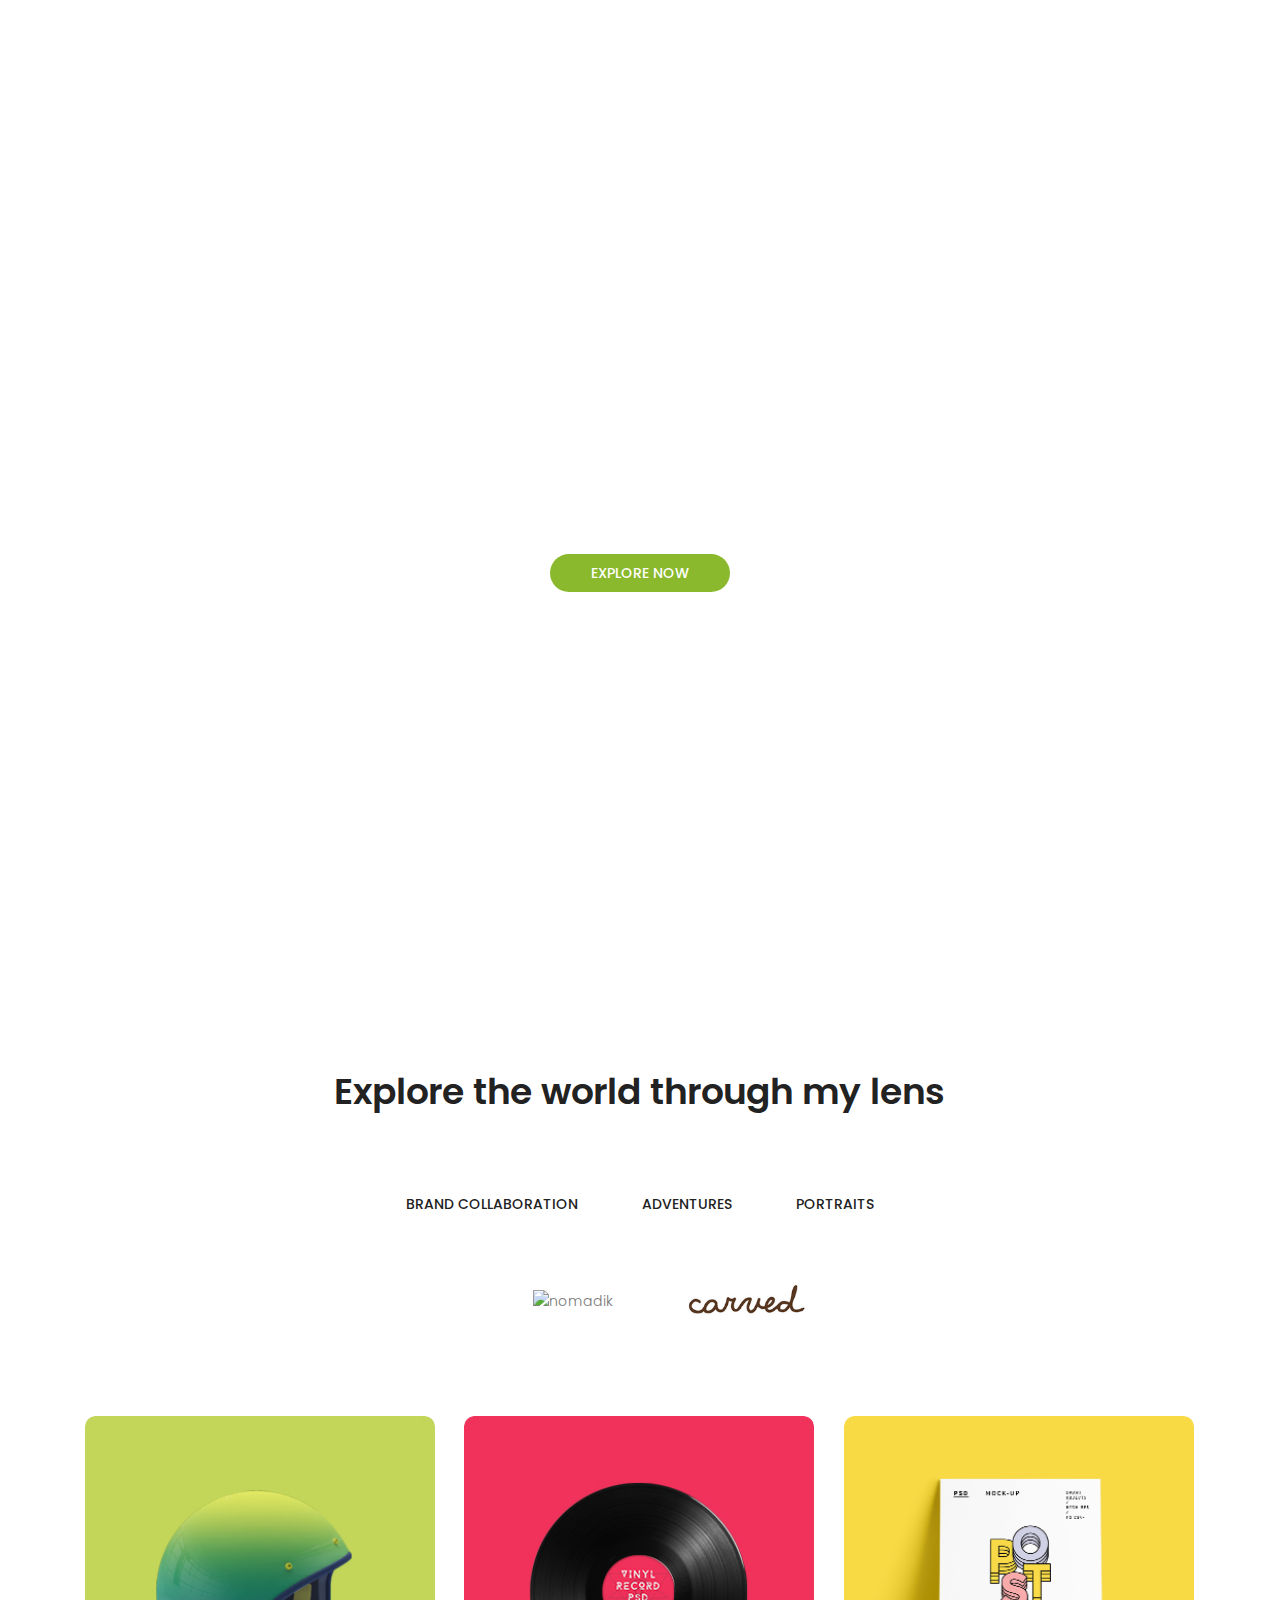
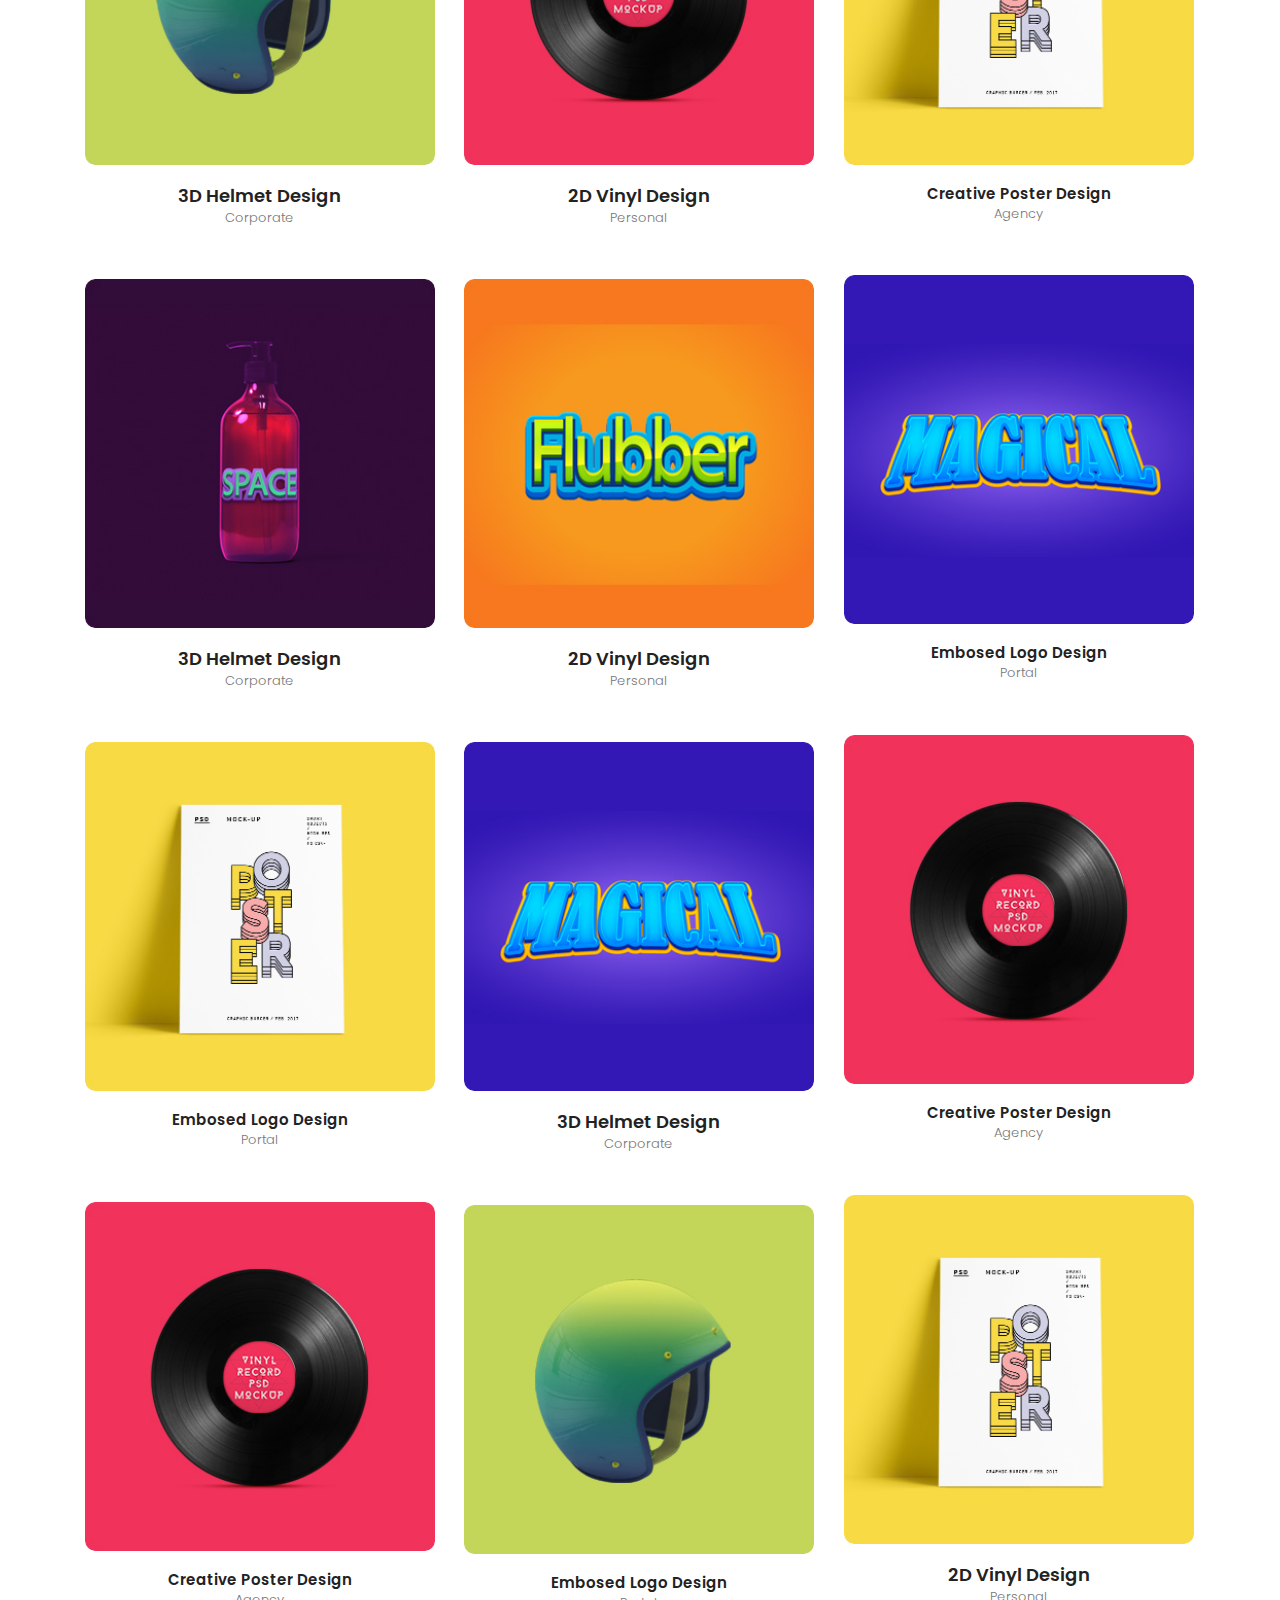
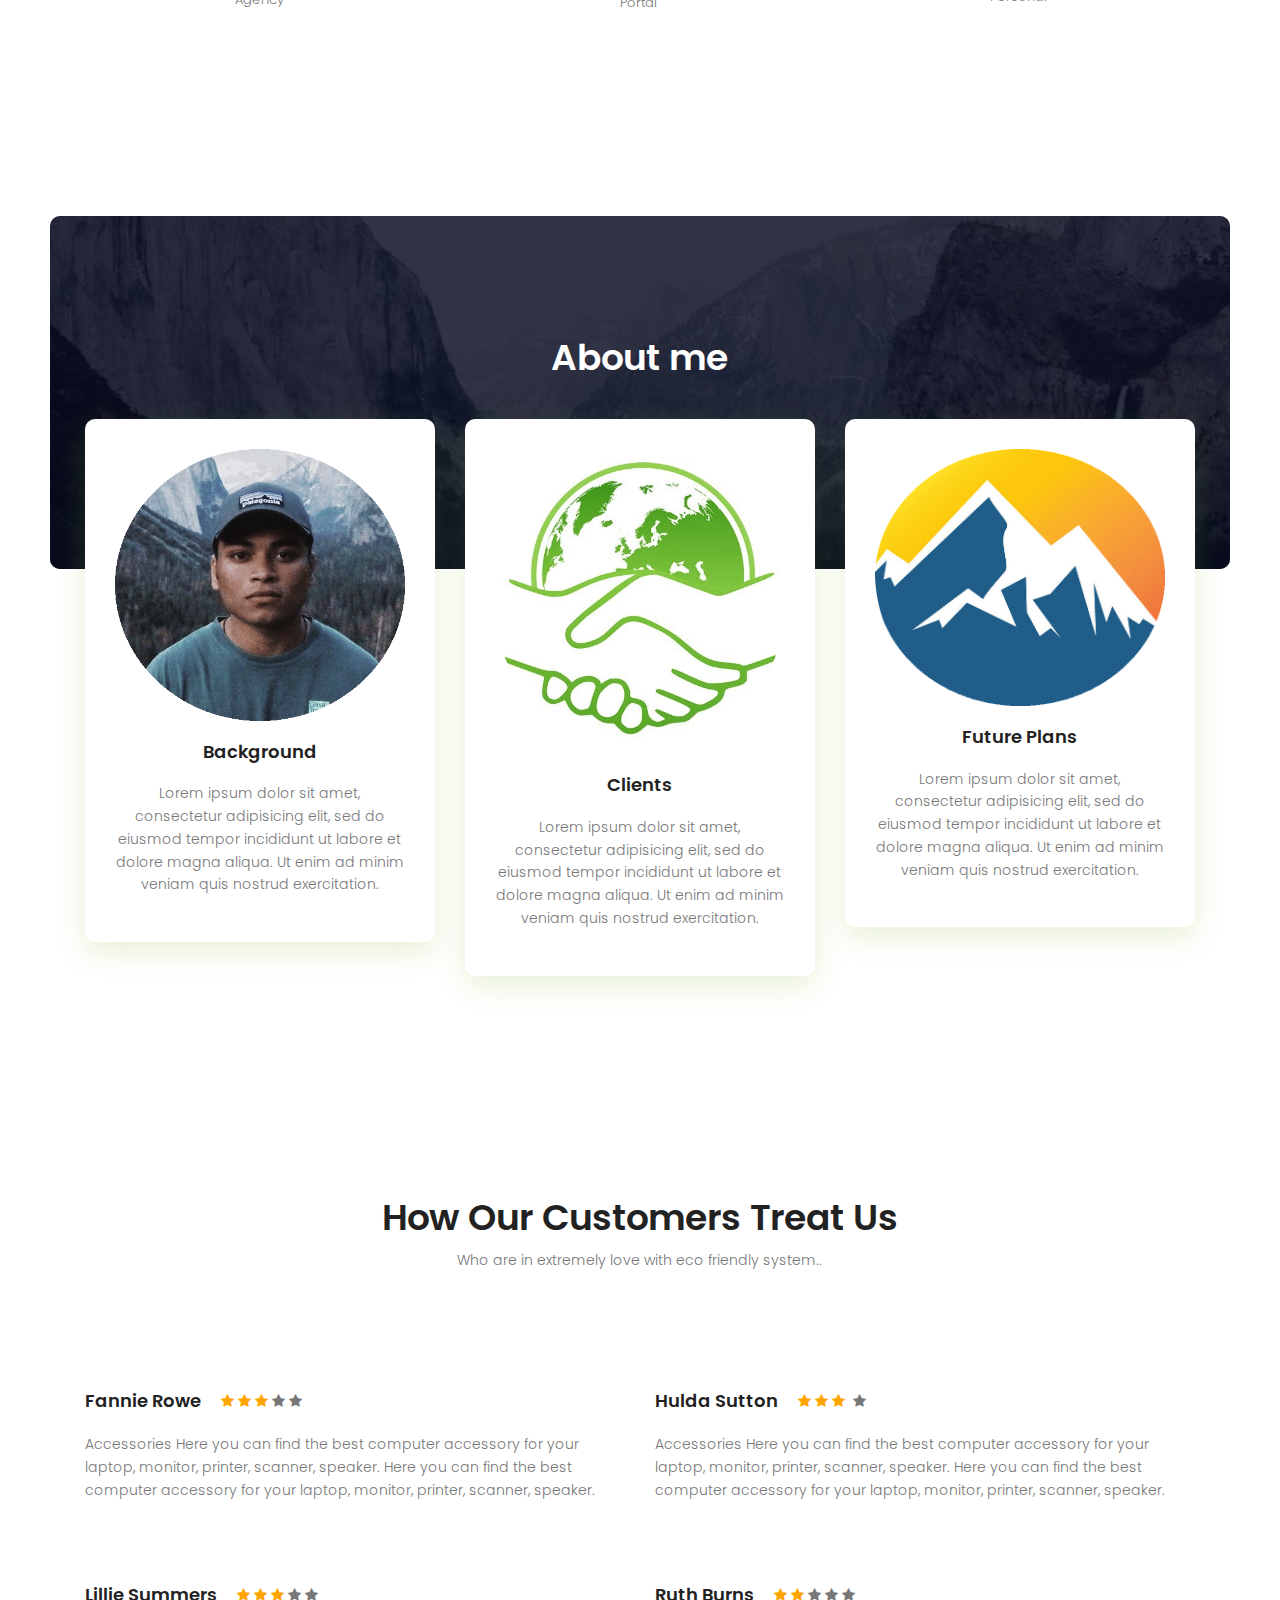
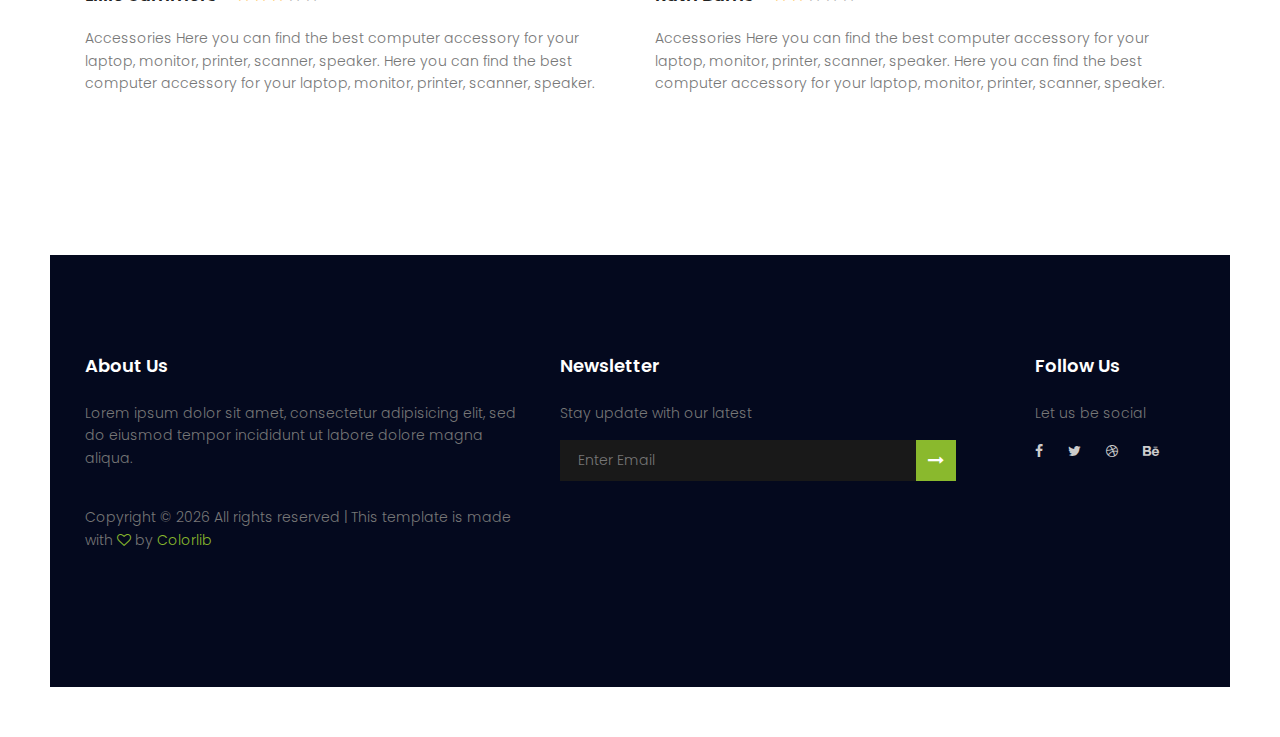
==== commit ecdc39da: "fix" ====
--- a/index.html
+++ b/index.html
@@ -41,7 +41,7 @@
       <nav class="navbar navbar-expand-lg  navbar-light">
         <div class="container">
           <a class="navbar-brand" href="index.html">
-						  	<img src="img/logo.png" alt="">
+						  	<img div="mLogo"src="img/logo.png" alt="">
 						  </a>
           <button class="navbar-toggler" type="button" data-toggle="collapse" data-target="#navbarSupportedContent" aria-controls="navbarSupportedContent" aria-expanded="false" aria-label="Toggle navigation">
 						    <span class="text-white lnr lnr-menu"></span>
--- a/css/main.css
+++ b/css/main.css
@@ -2181,6 +2181,7 @@
 .banner-area .overlay-bg {
   border-radius: 10px;
   background-color: rgba(4, 9, 30, 0.5);
+  background: url(../img/header-bg.jpg) center;
 }
 
 .banner-content {
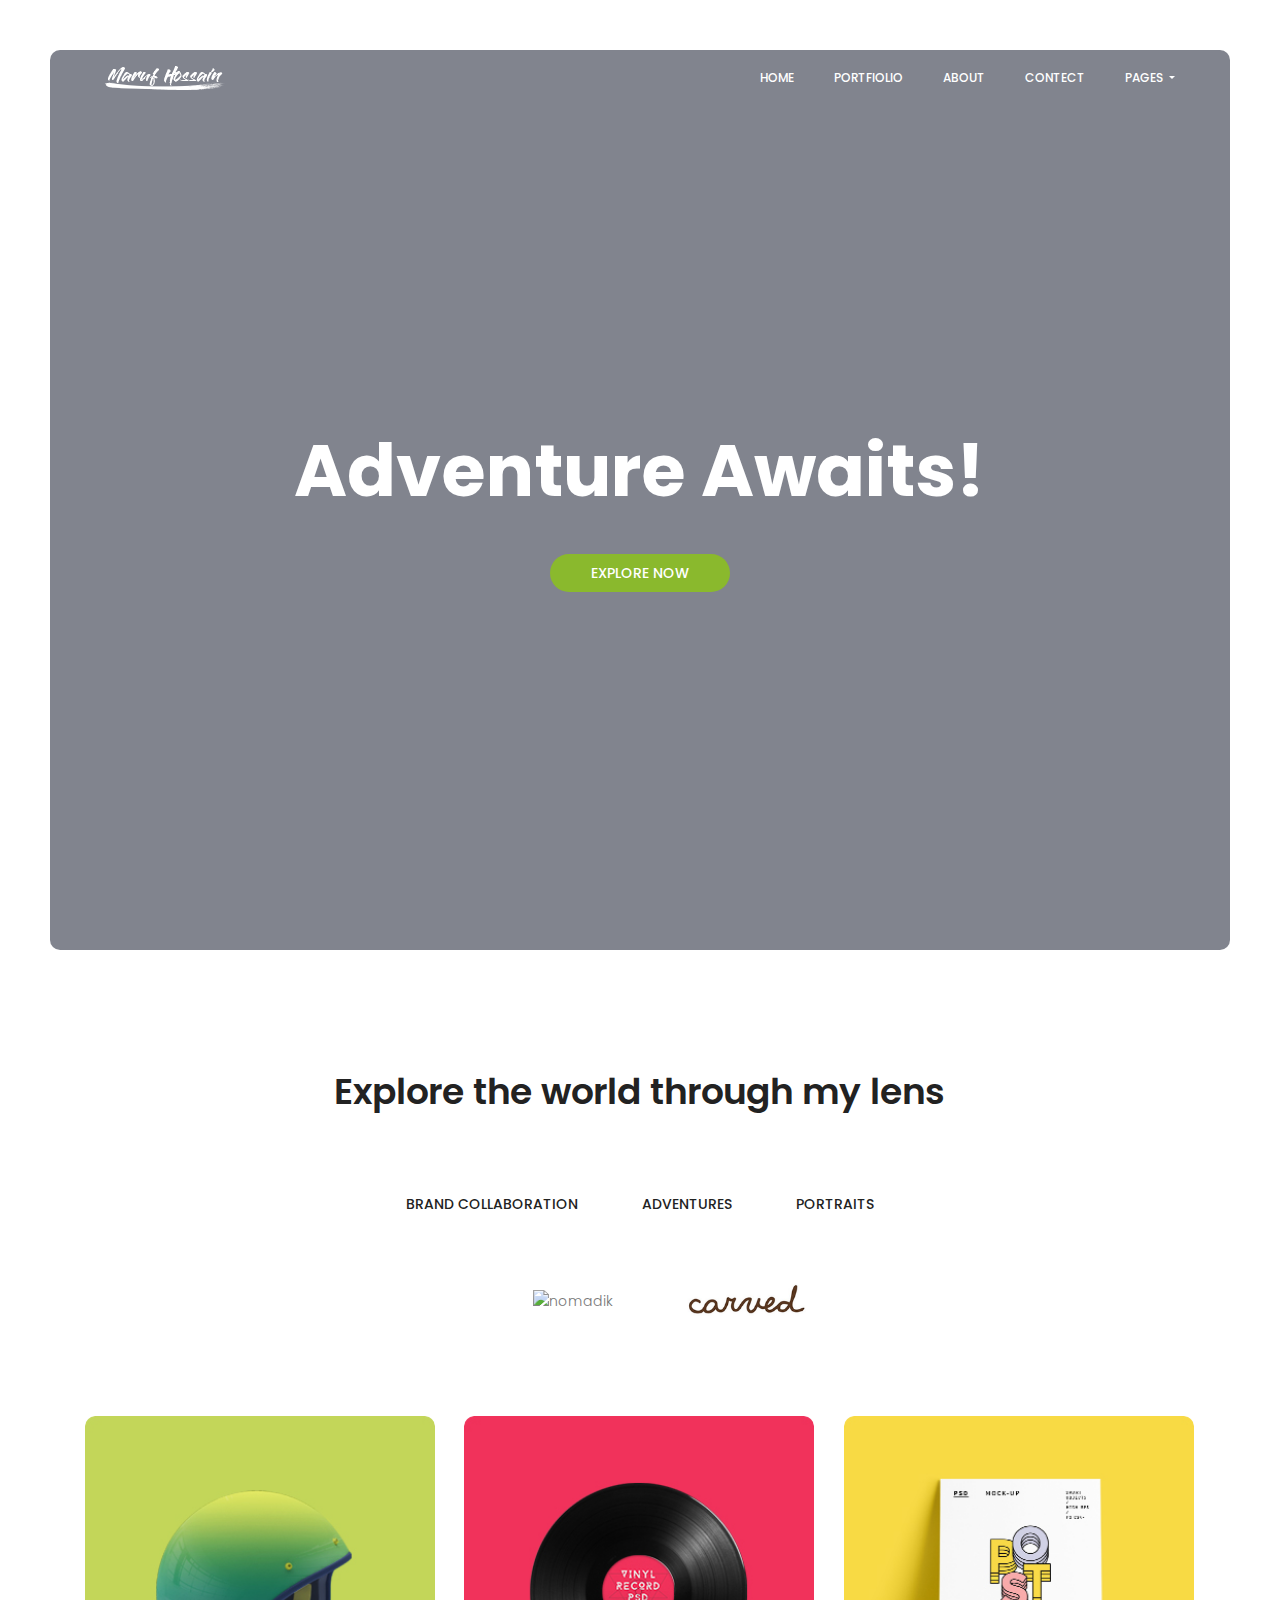
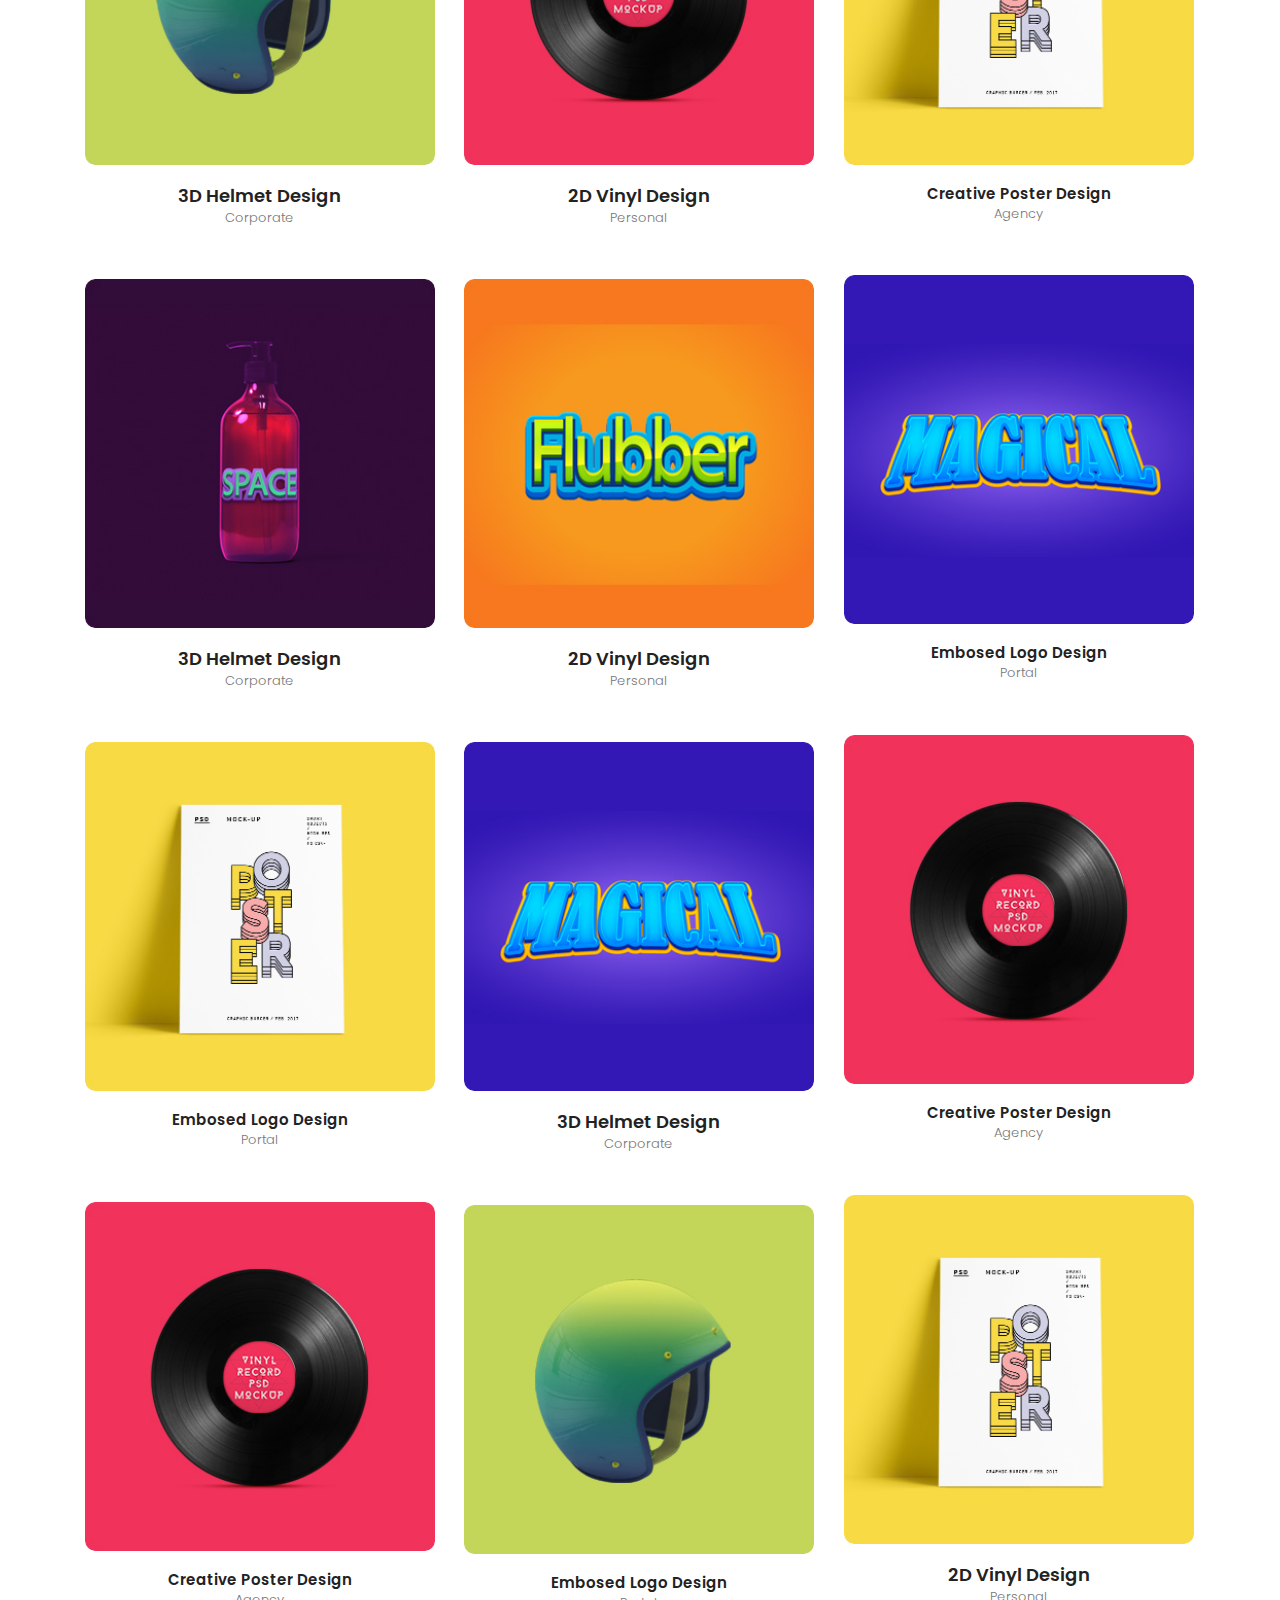
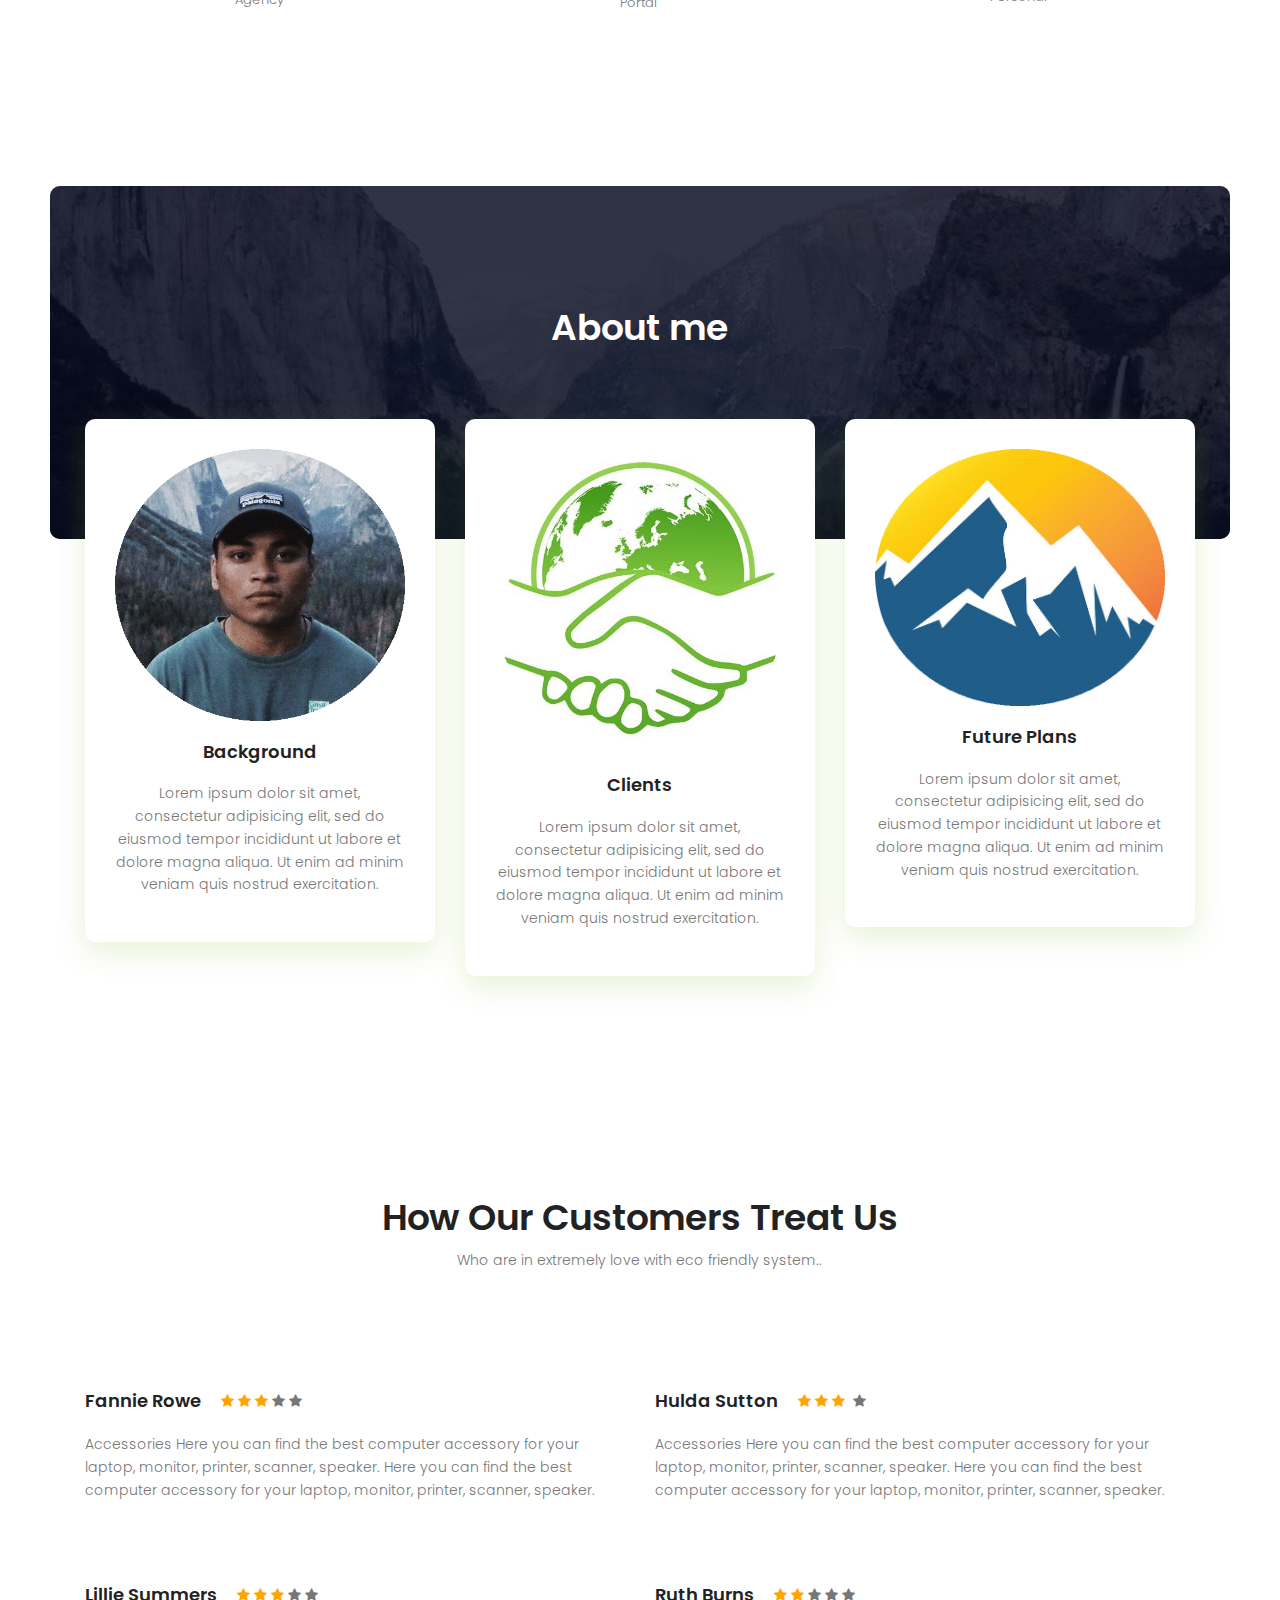
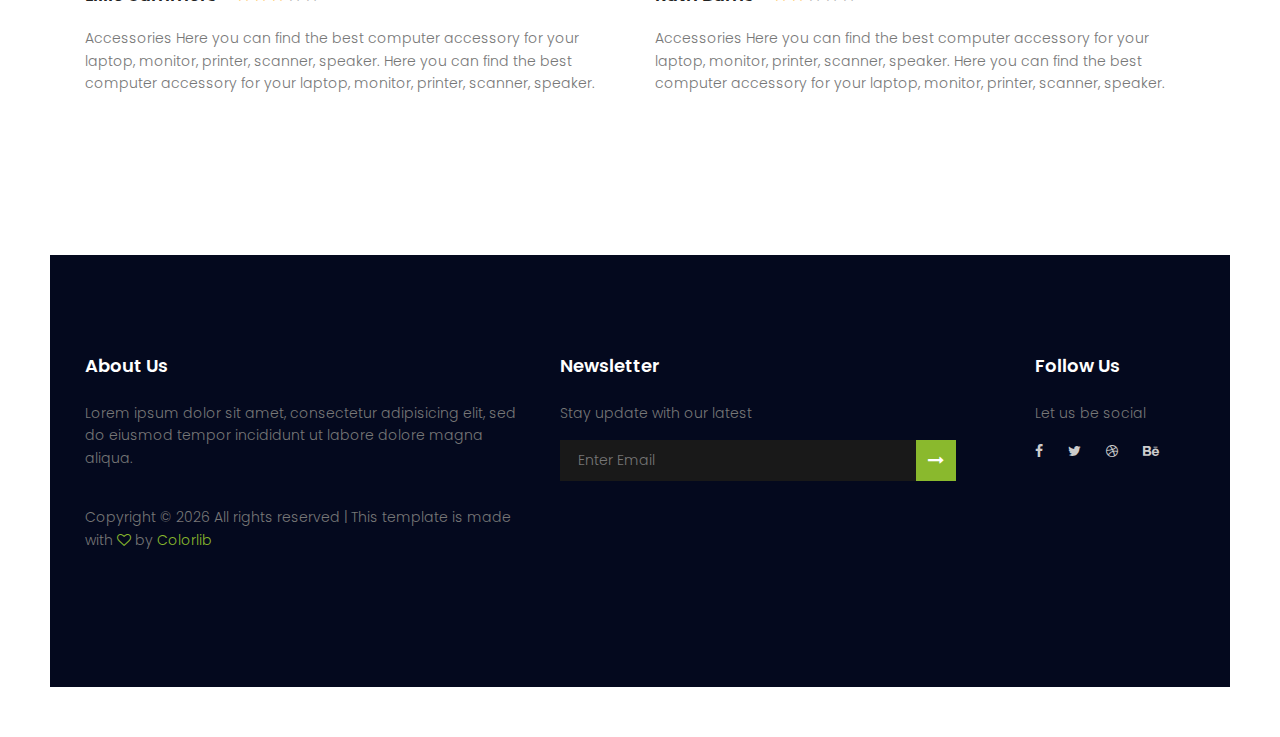
==== commit 461cbcfb: "update" ====
--- a/index.html
+++ b/index.html
@@ -41,7 +41,7 @@
       <nav class="navbar navbar-expand-lg  navbar-light">
         <div class="container">
           <a class="navbar-brand" href="index.html">
-						  	<img div="mLogo"src="img/logo.png" alt="">
+						  	<img src="img/logo.png" alt="">
 						  </a>
           <button class="navbar-toggler" type="button" data-toggle="collapse" data-target="#navbarSupportedContent" aria-controls="navbarSupportedContent" aria-expanded="false" aria-label="Toggle navigation">
 						    <span class="text-white lnr lnr-menu"></span>
@@ -71,12 +71,13 @@
     <!-- End Header Area -->
     <!-- start banner Area -->
     <section class="banner-area relative" id="home">
-
       <div class="overlay overlay-bg"></div>
       <div class="container">
         <div class="row fullscreen d-flex align-items-center justify-content-center">
           <div class="banner-content col-lg-10">
-            <h1>Adventure Awaits!</h1>
+            <h1>
+									Adventure Awaits!
+								</h1>
             <a href="#portfolio" class="primary-btn text-uppercase">Explore Now</a>
           </div>
         </div>
--- a/css/main.css
+++ b/css/main.css
@@ -2181,7 +2181,6 @@
 .banner-area .overlay-bg {
   border-radius: 10px;
   background-color: rgba(4, 9, 30, 0.5);
-  background: url(../img/header-bg.jpg) center;
 }
 
 .banner-content {
@@ -2351,22 +2350,15 @@
   background: url(../img/service-bg.jpg) center;
   background-size: cover;
   border-radius: 10px;
-  position:relative;
-  top: 30px;
-  bottom: 10px;
-
-
 }
 
 .service-area .overlay-bg {
   border-radius: 10px;
   background: rgba(4, 9, 30, 0.8);
-
 }
 
 .services-area {
   margin-top: -120px;
-
 }
 
 .single-service {
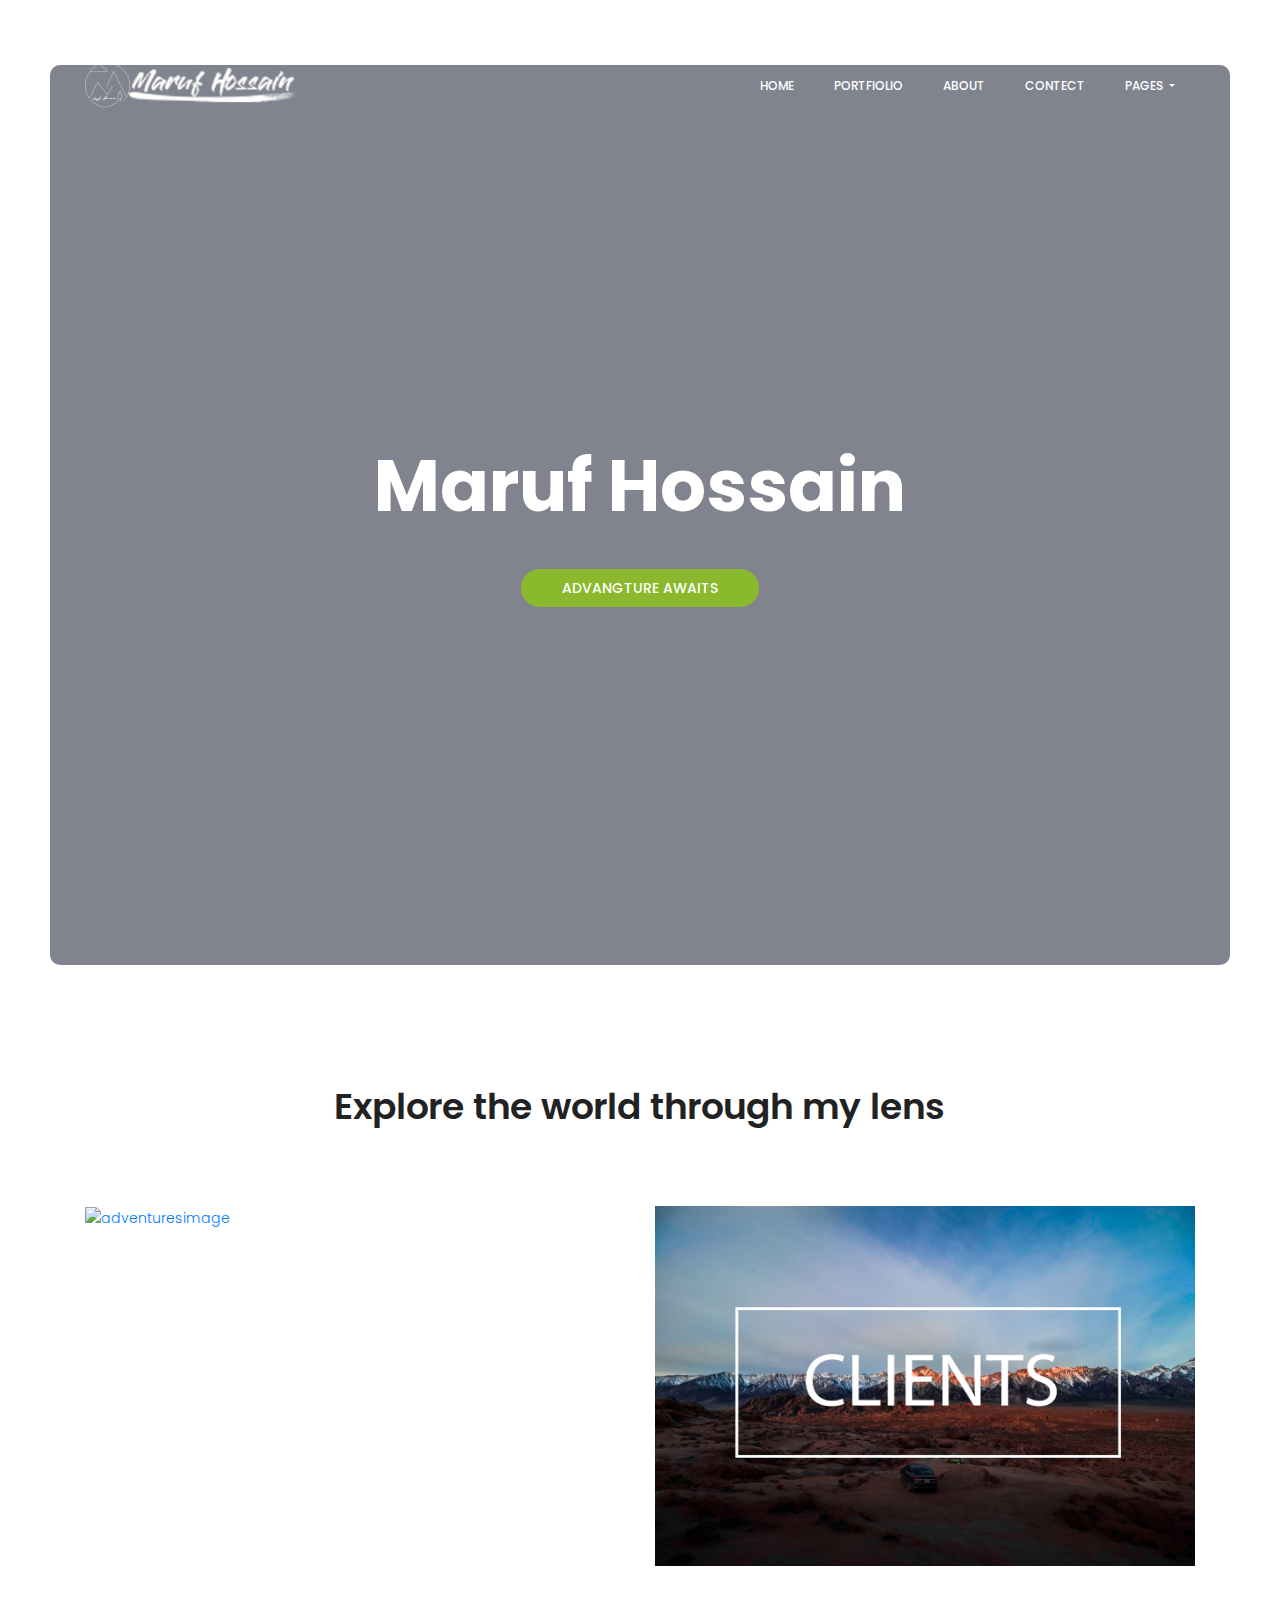
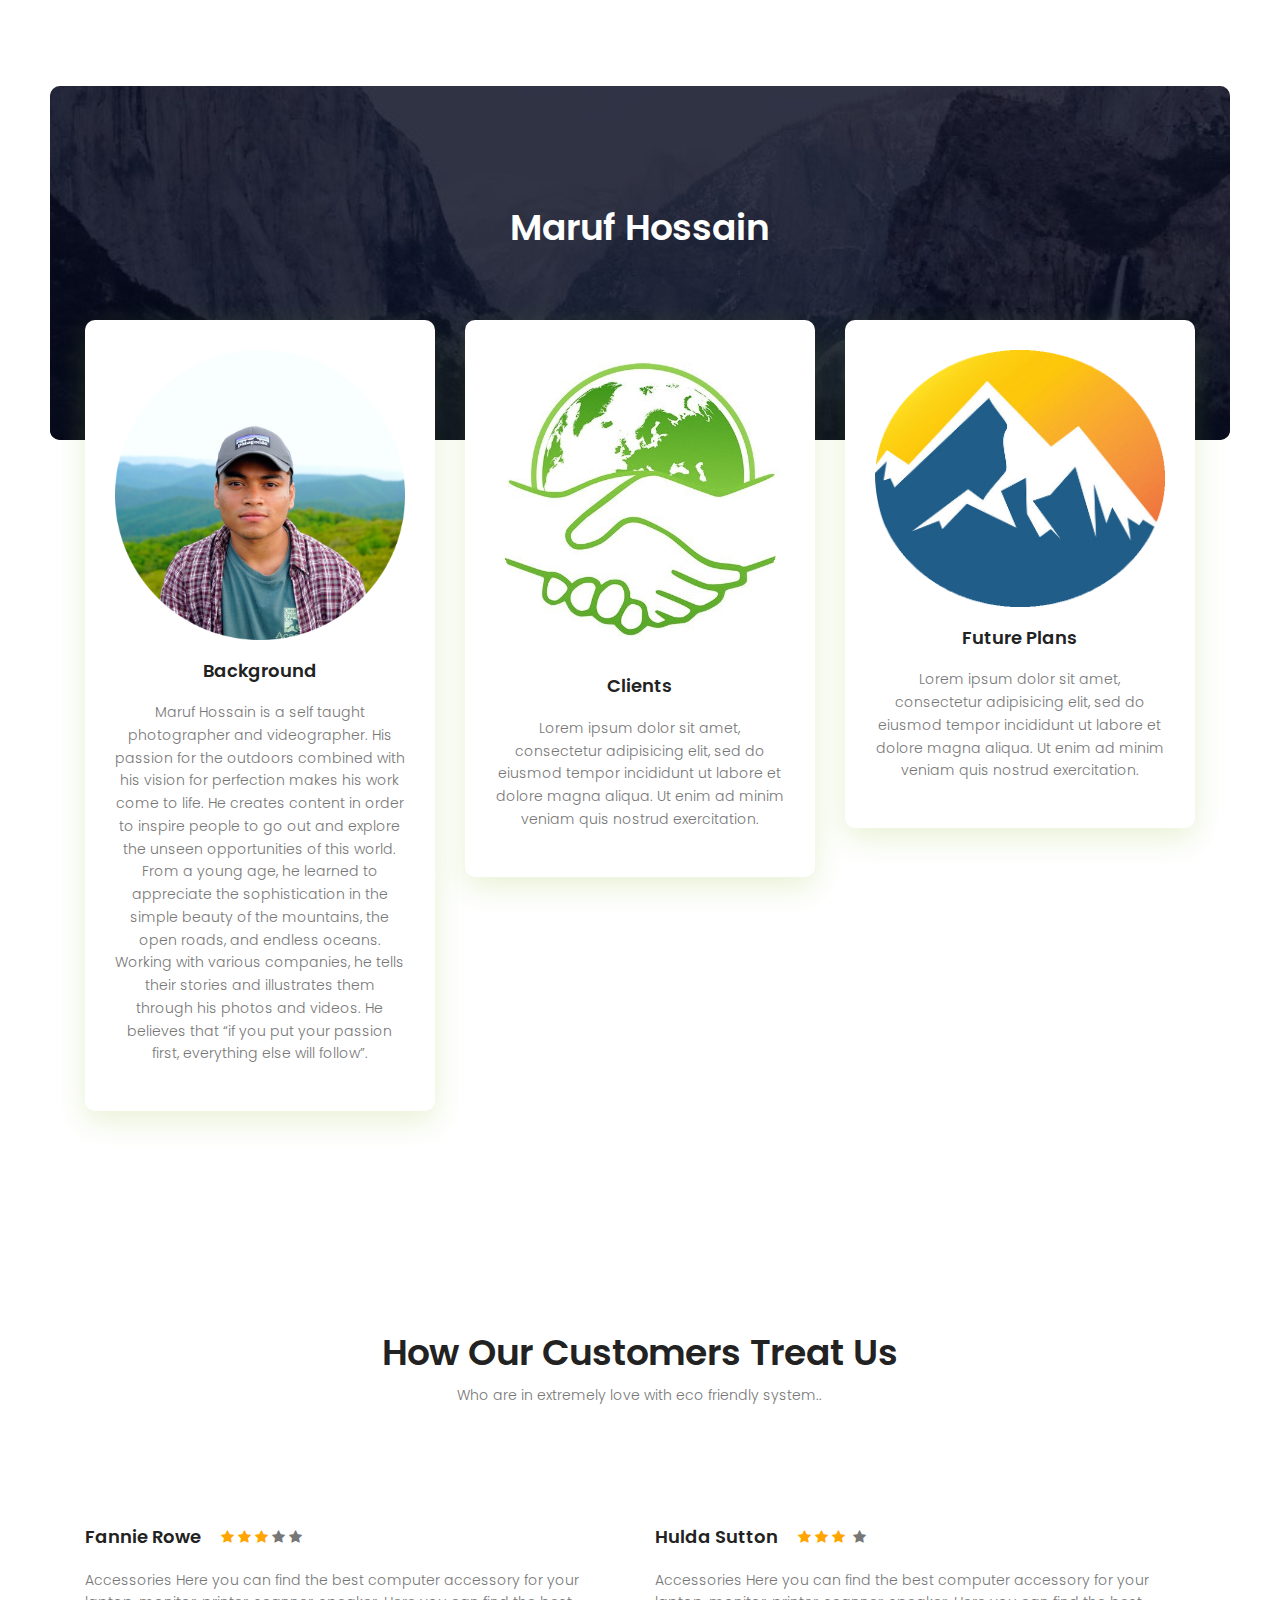
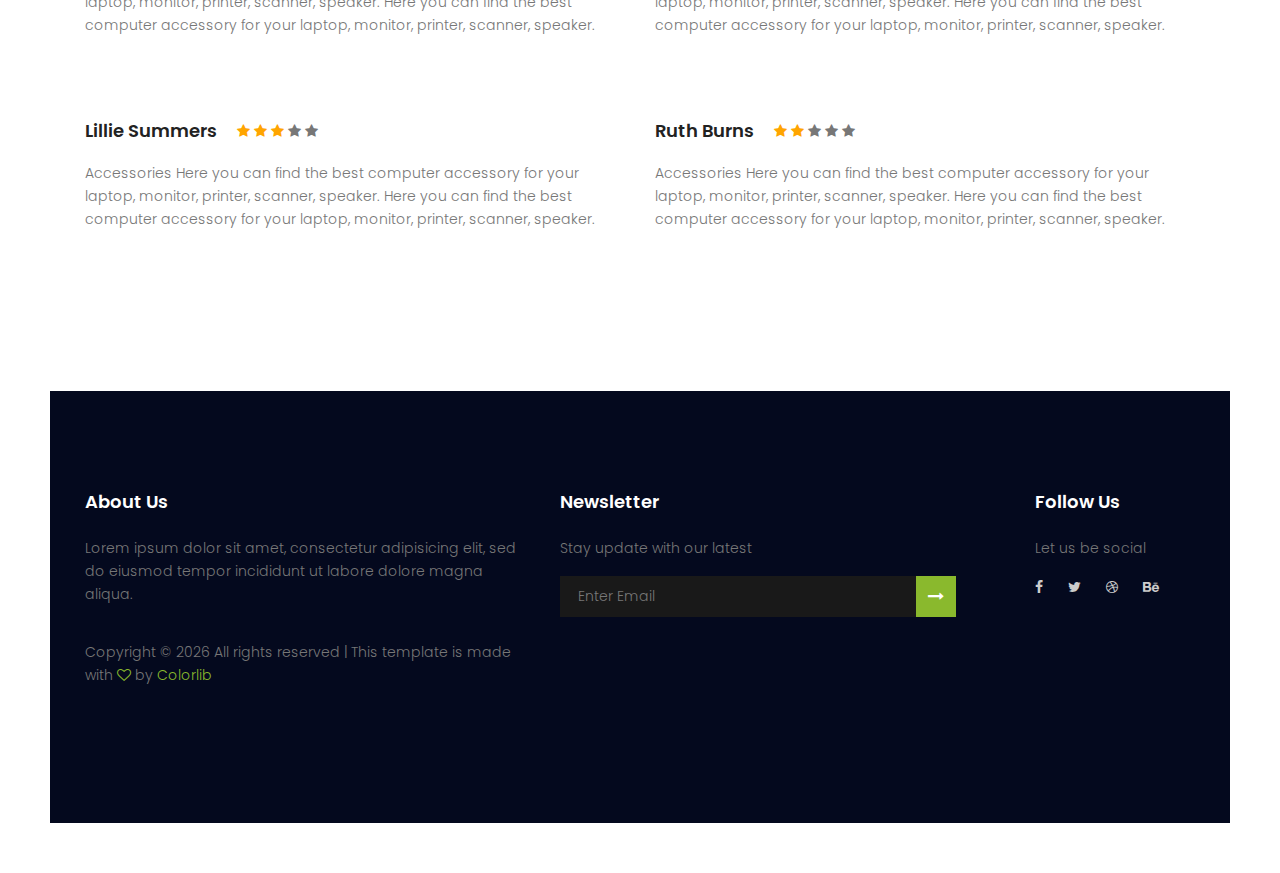
==== commit d84dfd29: "adding new" ====
--- a/index.html
+++ b/index.html
@@ -16,7 +16,8 @@
   <meta charset="UTF-8 ">
   <!-- Site Title -->
   <title>Portfolio</title>
-
+  <!-- Latest compiled and minified CSS -->
+  <link rel="stylesheet" href="https://maxcdn.bootstrapcdn.com/bootstrap/4.0.0/css/bootstrap.min.css" integrity="sha384-Gn5384xqQ1aoWXA+058RXPxPg6fy4IWvTNh0E263XmFcJlSAwiGgFAW/dAiS6JXm" crossorigin="anonymous">
   <link rel="stylesheet" href="https://use.fontawesome.com/releases/v5.0.13/css/all.css" integrity="sha384-DNOHZ68U8hZfKXOrtjWvjxusGo9WQnrNx2sqG0tfsghAvtVlRW3tvkXWZh58N9jp" crossorigin="anonymous">
 
   <link href="https://fonts.googleapis.com/css?family=Poppins:100,200,400,300,500,600,700" rel="stylesheet">
@@ -35,13 +36,12 @@
 
 <body>
   <div class="protfolio-wrap">
-
     <!-- Start Header Area -->
     <header class="default-header">
       <nav class="navbar navbar-expand-lg  navbar-light">
         <div class="container">
           <a class="navbar-brand" href="index.html">
-						  	<img src="img/logo.png" alt="">
+						  	<img id="logoimg" src="img/logo.png" alt="logo">
 						  </a>
           <button class="navbar-toggler" type="button" data-toggle="collapse" data-target="#navbarSupportedContent" aria-controls="navbarSupportedContent" aria-expanded="false" aria-label="Toggle navigation">
 						    <span class="text-white lnr lnr-menu"></span>
@@ -75,10 +75,8 @@
       <div class="container">
         <div class="row fullscreen d-flex align-items-center justify-content-center">
           <div class="banner-content col-lg-10">
-            <h1>
-									Adventure Awaits!
-								</h1>
-            <a href="#portfolio" class="primary-btn text-uppercase">Explore Now</a>
+            <h1>Maruf Hossain</h1>
+            <a href="#portfolio" class="primary-btn text-uppercase">Advangture Awaits</a>
           </div>
         </div>
       </div>
@@ -92,27 +90,58 @@
           <div class="menu-content col-lg-10">
             <div class="title text-center">
               <h1 class="mb-10">Explore the world through my lens</h1>
-            </div>
-          </div>
-        </div>
-
-        <div class="filters">
-          <ul>
+              <br>
+              <br>
+              <br>
+            </div>
+          </div>
+        </div>
+        <div class="row">
+          <div class="col-md-6" "img-rounded">
+            <a href="Advanture.html">
+              <img class="img-fluid" src="img/adventures.jpg" alt="adventuresimage">
+            </a>
+          </div>
+          <br class>
+          <br>
+          <div class="col-md-6" "img-rounded" href="clients.html">
+            <a href="clients.html">
+              <img class="img-fluid" src="img/clients.jpg" alt="clientimage">
+            </a>
+          </div>
+
+        </div>
+
+        <!-- <ul>
             <li data-filter=".corporate">Brand Collaboration</li>
             <li data-filter=".personal">Adventures</li>
-            <li data-filter=".agency">Portraits</li>
-
-          </ul>
-          <ul>
+            <li data-filter=".agenfcy">Portraits</li>
+
+          </ul> -->
+        <!-- <div class="col-md-12" "col-lg-12" >
+        <div class="col-md-6" "col-lg-6">
+            <a data-filter=".corporate" href="#">
+              <img class="img-fluid image" src="img/clients.jpg"/>
+            </a>
+          </div>
+        </div>
+        <br>
+        <div class="col-md-6" "col-lg-6">
+          <a data-filter=".corporate" href="#">
+              <img class="img-fluid image" src="img/adventures.jpg"/>
+            </a>
+        </div>
+      </div> -->
+
+        <!-- <ul>
             <li data-filter=".corporate"></li>
-            <img data-filter=".corporate" src="img/nomadik.png" width="80" height="80" alt="nomadik">
+            <img href="generic.html" data-filter=".corporate" src="img/clients.jpg" width="320px" height="214px" alt="Clients">
             <li data-filter=".personal"></li>
-            <img data-filter=: ".personal" src="img/CarvedLogo.png" alt="curvedLogo" width="130" height="130">
-            <!-- <li data-filter=".agency">Keyway Designs</li> -->
-          </ul>
-        </div>
-
-        <div class="filters-content">
+            <img href="generic.html" data-filter=: ".personal" src="img/adventures.jpg" alt="Adventure" width="320px" height="214px">
+          </ul> -->
+
+
+        <!-- <div class="filters-content">
           <div class="row grid">
             <div class="single-portfolio col-sm-4 all corporate">
               <div class="item">
@@ -227,7 +256,7 @@
           </div>
         </div>
 
-      </div>
+      </div> -->
     </section>
     <!-- End portfolio-area Area -->
 
@@ -239,7 +268,7 @@
         <div class="row d-flex justify-content-center">
           <div class="menu-content pb-60 col-lg-10">
             <div class="title text-center">
-              <h1 class="mb-10 text-white">About me</h1>
+              <h1 class="mb-10 text-white"> Maruf Hossain</h1>
             </div>
           </div>
         </div>
@@ -256,7 +285,9 @@
               <img class="img-fluid" src="img/s1.png" alt="">
               <h4>Background</h4>
               <p>
-                Lorem ipsum dolor sit amet, consectetur adipisicing elit, sed do eiusmod tempor incididunt ut labore et dolore magna aliqua. Ut enim ad minim veniam quis nostrud exercitation.
+                Maruf Hossain is a self taught photographer and videographer. His passion for the outdoors combined with his vision for perfection makes his work come to life. He creates content in order to inspire people to go out and explore the unseen opportunities
+                of this world. From a young age, he learned to appreciate the sophistication in the simple beauty of the mountains, the open roads, and endless oceans. Working with various companies, he tells their stories and illustrates them through
+                his photos and videos. He believes that “if you put your passion first, everything else will follow”.
               </p>
             </div>
           </div>
@@ -422,6 +453,7 @@
     </footer>
     <!-- End footer Area -->
     </div>
+    <script src="https://maxcdn.bootstrapcdn.com/bootstrap/4.0.0/js/bootstrap.min.js" integrity="sha384-JZR6Spejh4U02d8jOt6vLEHfe/JQGiRRSQQxSfFWpi1MquVdAyjUar5+76PVCmYl" crossorigin="anonymous"></script>
     <script src="js/vendor/jquery-2.2.4.min.js"></script>
     <script src="https://cdnjs.cloudflare.com/ajax/libs/popper.js/1.12.9/umd/popper.min.js" integrity="sha384-ApNbgh9B+Y1QKtv3Rn7W3mgPxhU9K/ScQsAP7hUibX39j7fakFPskvXusvfa0b4Q" crossorigin="anonymous"></script>
     <script src="js/vendor/bootstrap.min.js"></script>
--- a/css/main.css
+++ b/css/main.css
@@ -2628,3 +2628,57 @@
 .switch-wrap p {
   margin: 0;
 }
+#logoimg{
+	height: 45px;
+	weight: auto;
+}
+#prologo{
+  height: 80px;
+  weight:auto
+}
+/* .ADVENTURE {
+  font-size: 600px;
+  font-family: "Myriad Pro";
+  color: rgb(255, 255, 255);
+  line-height: 1.2;
+  text-align: center;
+  position: absolute;
+  left: 865.588px;
+  top: 1332.636px;
+  width: 3059px;
+  height: 414px;
+  z-index: 2;
+} */
+.gal {
+
+
+	-webkit-column-count: 3; /* Chrome, Safari, Opera */
+    -moz-column-count: 3; /* Firefox */
+    column-count: 3;
+
+
+	}
+	.gal img{ width: 110%; padding: 3px 0;}
+  @media (max-width: 767.98px) {
+    .gal {
+
+
+  	-webkit-column-count: 2; /* Chrome, Safari, Opera */
+      -moz-column-count: 2; /* Firefox */
+      column-count: 2
+
+
+  	}
+  @media (max-width: 575.98px) {
+  .gal {
+
+
+	-webkit-column-count: 1; /* Chrome, Safari, Opera */
+    -moz-column-count: 1; /* Firefox */
+    column-count: 1;
+
+
+	}
+
+
+}
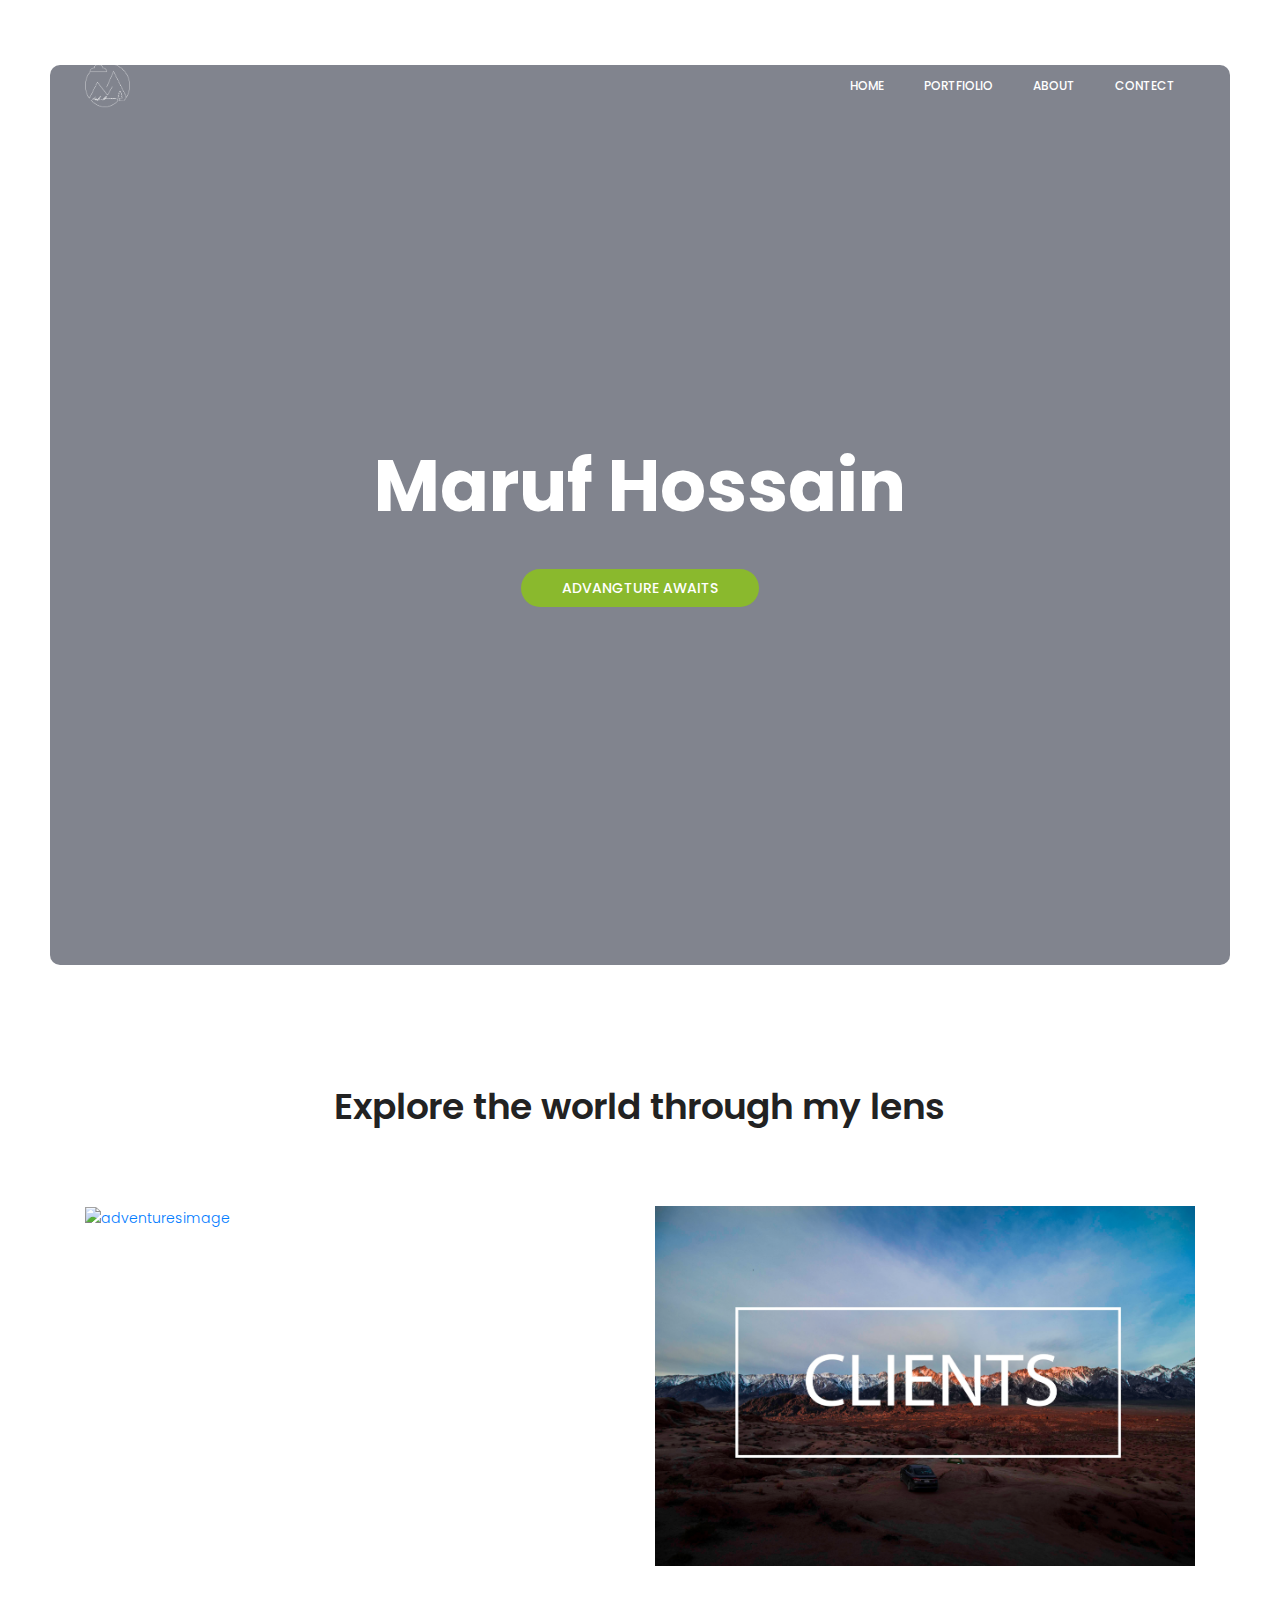
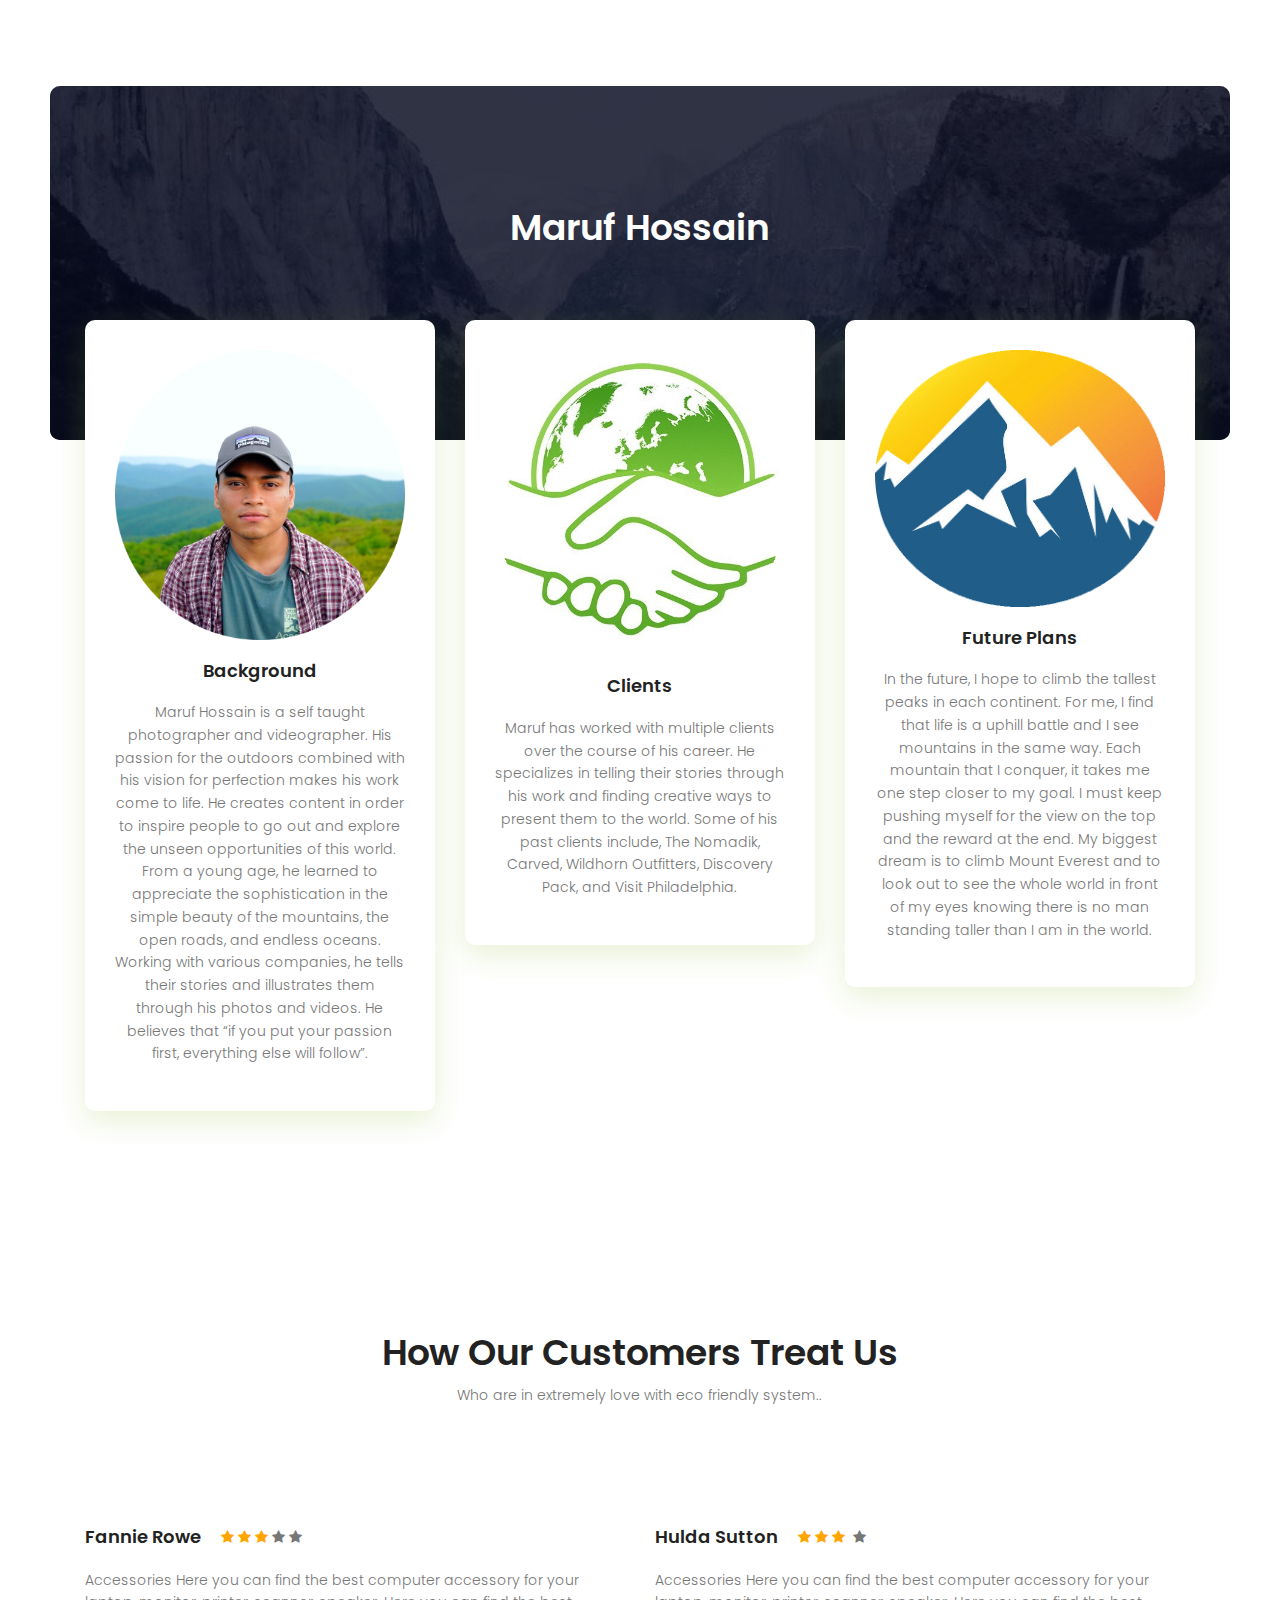
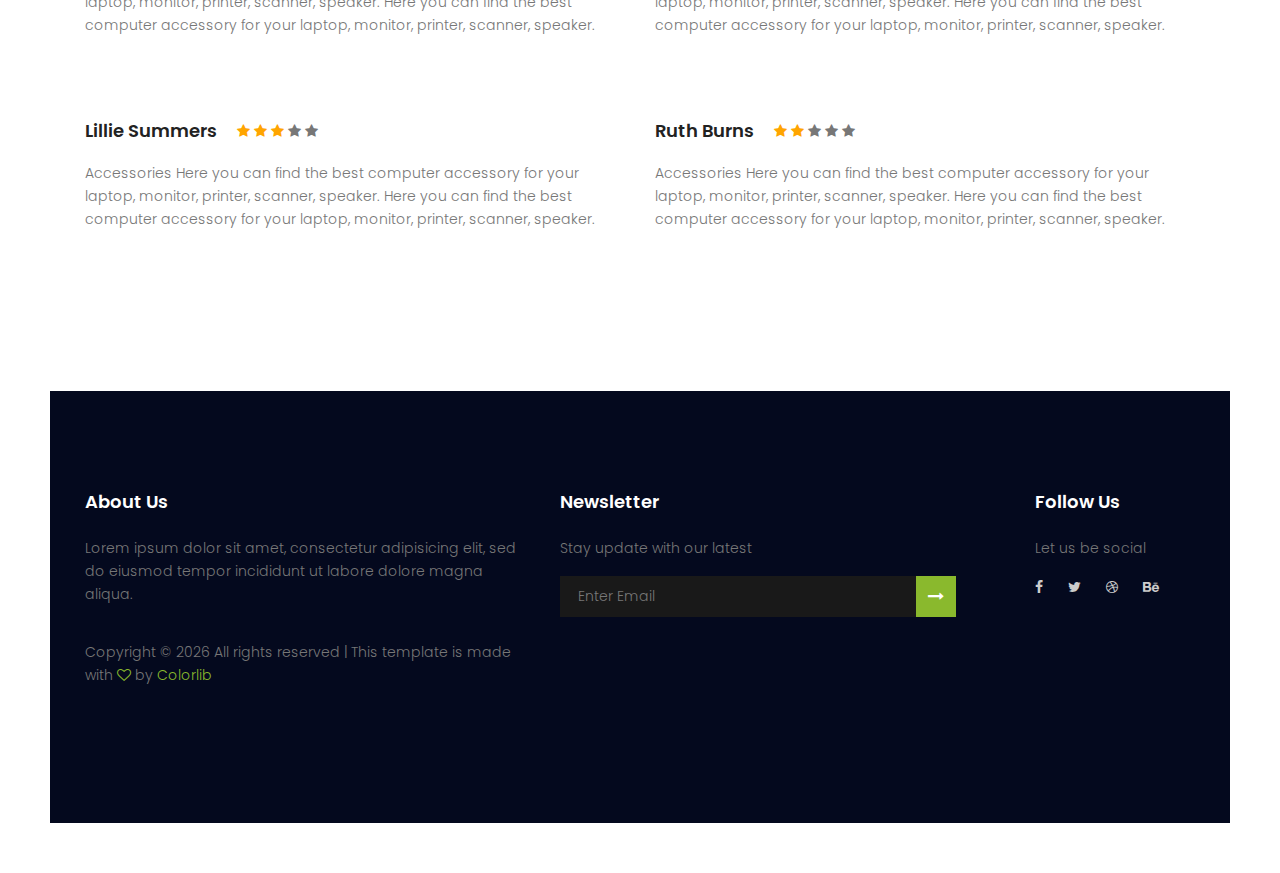
==== commit db2f4302: "update" ====
--- a/index.html
+++ b/index.html
@@ -53,16 +53,6 @@
               <li><a href="#portfolio">Portfiolio</a></li>
               <li><a href="#service">About</a></li>
               <li><a href="#testimonial">Contect</a></li>
-              <!-- Dropdown -->
-              <li class="dropdown">
-                <a class="dropdown-toggle" href="#" id="navbardrop" data-toggle="dropdown">
-							        Pages
-							      </a>
-                <div class="dropdown-menu">
-                  <a class="dropdown-item" href="generic.html">Generic</a>
-                  <a class="dropdown-item" href="elements.html">Elements</a>
-                </div>
-              </li>
             </ul>
           </div>
         </div>
@@ -285,9 +275,7 @@
               <img class="img-fluid" src="img/s1.png" alt="">
               <h4>Background</h4>
               <p>
-                Maruf Hossain is a self taught photographer and videographer. His passion for the outdoors combined with his vision for perfection makes his work come to life. He creates content in order to inspire people to go out and explore the unseen opportunities
-                of this world. From a young age, he learned to appreciate the sophistication in the simple beauty of the mountains, the open roads, and endless oceans. Working with various companies, he tells their stories and illustrates them through
-                his photos and videos. He believes that “if you put your passion first, everything else will follow”.
+                Maruf Hossain is a self taught photographer and videographer. His passion for the outdoors combined with his vision for perfection makes his work come to life. He creates content in order to inspire people to go out and explore the unseen opportunities of this world. From a young age, he learned to appreciate the sophistication in the simple beauty of the mountains, the open roads, and endless oceans. Working with various companies, he tells their stories and illustrates them through his photos and videos. He believes that “if you put your passion first, everything else will follow”.
               </p>
             </div>
           </div>
@@ -296,7 +284,7 @@
               <img class="img-fluid" src="img/s2.png" alt="">
               <h4>Clients</h4>
               <p>
-                Lorem ipsum dolor sit amet, consectetur adipisicing elit, sed do eiusmod tempor incididunt ut labore et dolore magna aliqua. Ut enim ad minim veniam quis nostrud exercitation.
+                Maruf has worked with multiple clients over the course of his career. He specializes in telling their stories through his work and finding creative ways to present them to the world. Some of his past clients include, The Nomadik, Carved, Wildhorn Outfitters, Discovery Pack, and Visit Philadelphia.
               </p>
             </div>
           </div>
@@ -305,7 +293,7 @@
               <img class="img-fluid" src="img/s3.png" alt="">
               <h4>Future Plans</h4>
               <p>
-                Lorem ipsum dolor sit amet, consectetur adipisicing elit, sed do eiusmod tempor incididunt ut labore et dolore magna aliqua. Ut enim ad minim veniam quis nostrud exercitation.
+                In the future, I hope to climb the tallest peaks in each continent. For me, I find that life is a uphill battle and I see mountains in the same way. Each mountain that I conquer, it takes me one step closer to my goal. I must keep pushing myself for the view on the top and the reward at the end. My biggest dream is to climb Mount Everest and to look out to see the whole world in front of my eyes knowing there is no man standing taller than I am in the world.
               </p>
             </div>
           </div>
--- a/css/main.css
+++ b/css/main.css
@@ -2658,7 +2658,7 @@
 
 
 	}
-	.gal img{ width: 110%; padding: 3px 0;}
+	.gal img{ width: 100%; padding: 3px 0;}
   @media (max-width: 767.98px) {
     .gal {
 
